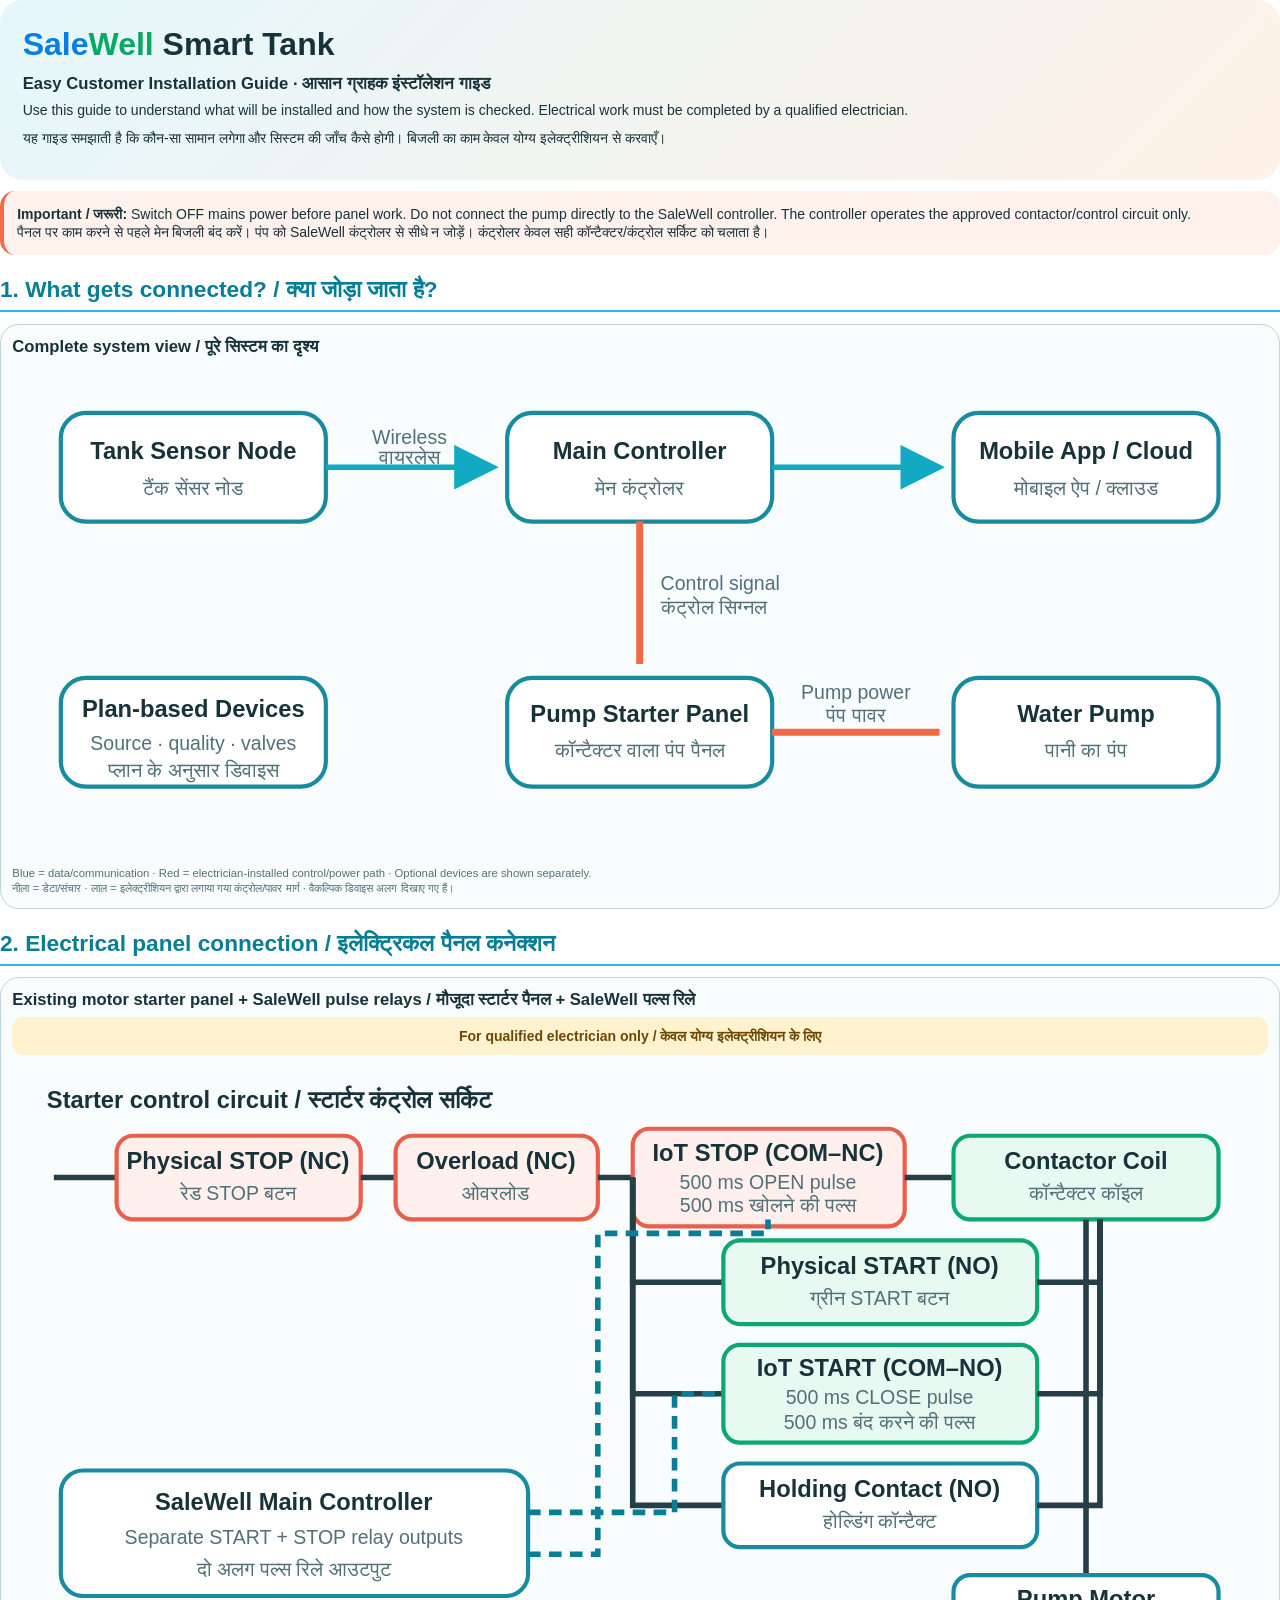
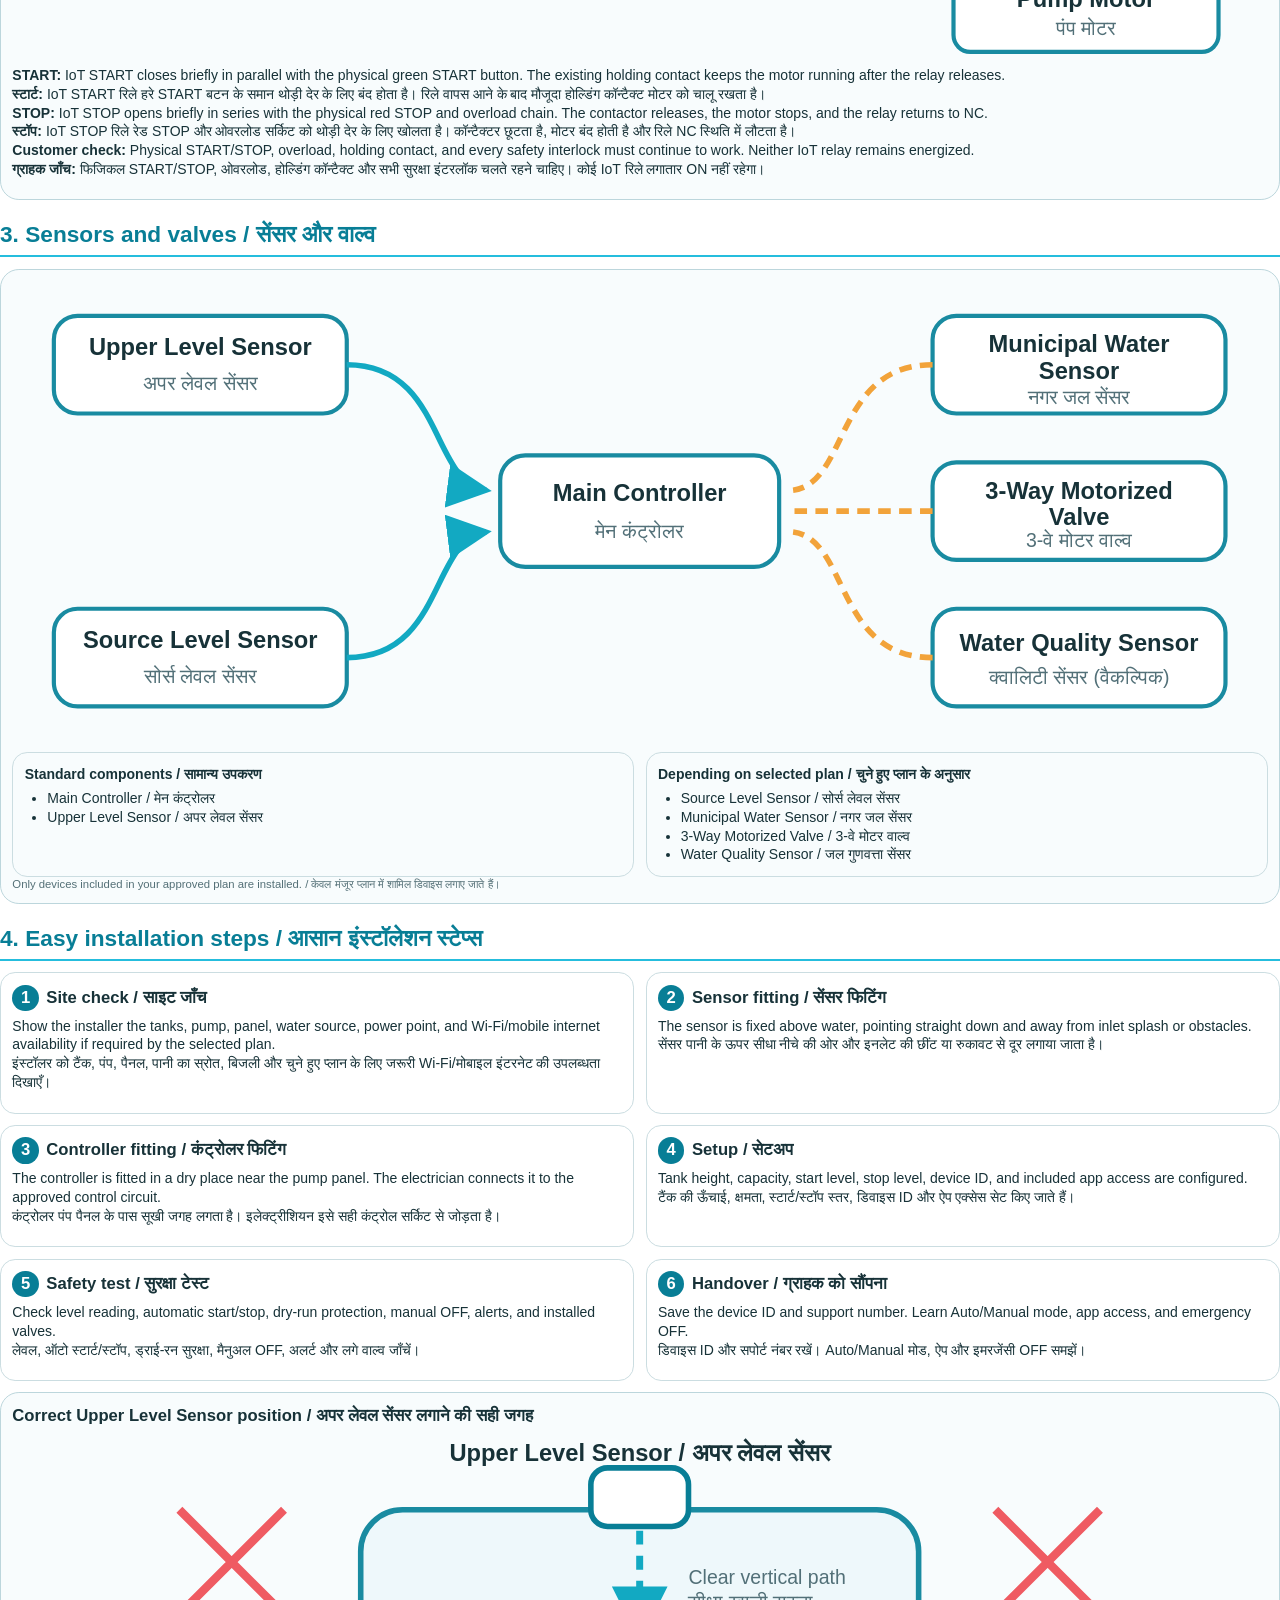
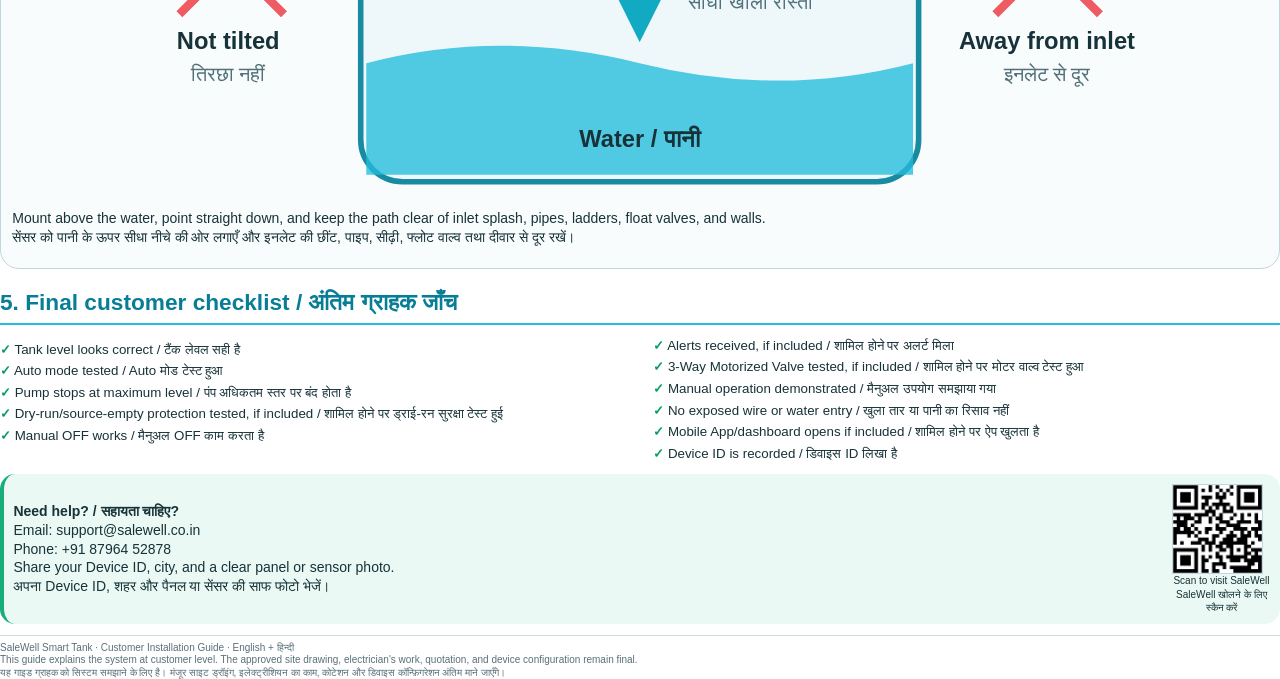
==== docs/CUSTOMER_INSTALLATION_GUIDE_EN_HI.html @ f83bc1f3 "installation guide added" ====
<!doctype html>
<html lang="en"><head><meta charset="utf-8"><title>SaleWell Smart Tank — Customer Installation Guide</title>
<style>
@font-face{font-family:GuideDevanagari;src:url("file:///C:/Windows/Fonts/Nirmala.ttc")}@page{size:A4;margin:11mm}*{box-sizing:border-box}html{-webkit-print-color-adjust:exact;print-color-adjust:exact}body{margin:0;color:#173238;font-family:GuideDevanagari,"Nirmala UI","Mangal",Arial,sans-serif;font-size:10.5pt;line-height:1.34}h1,h2,h3,p{margin-top:0}p{margin-bottom:2.5mm}h1{font-size:24pt;margin-bottom:2mm}h2{font-size:17pt;color:#087e96;border-bottom:2px solid #25bddd;padding-bottom:1.5mm;margin:5mm 0 3mm;break-after:avoid-page}h3{font-size:12.5pt;margin-bottom:1.5mm}.brand{color:#087ee5}.well{color:#08a865}.hero{padding:6mm;border-radius:6mm;background:linear-gradient(135deg,#e5f7fb,#fff2e7)}.note,.danger{padding:3.5mm;border-radius:4mm;margin:3mm 0}.note{background:#eaf9f3;border-left:4px solid #18ad79}.danger{background:#fff1ec;border-left:4px solid #ef6b4a}.electrician-only{display:block;margin:0 0 3mm;padding:2.5mm;border-radius:3mm;background:#fff2cf;color:#6e4700;font-weight:900;text-align:center}.steps{display:grid;grid-template-columns:1fr 1fr;gap:3mm}.card{padding:3mm;border:1px solid #cbdde1;border-radius:4mm;break-inside:avoid}.num{display:inline-grid;place-items:center;width:7mm;height:7mm;margin-right:2mm;border-radius:50%;background:#087e96;color:#fff;font-weight:800}.diagram{margin:3mm 0;padding:3mm;border:1px solid #bcd6dc;border-radius:5mm;background:#f8fcfd;break-inside:avoid}.diagram svg{display:block;width:100%;height:auto}.legend{font-size:8.5pt;color:#547077;margin-bottom:0}.component-groups{display:grid;grid-template-columns:1fr 1fr;gap:3mm;margin-top:3mm}.checklist{columns:2;column-gap:7mm;font-size:10pt}.checklist div{break-inside:avoid;margin:1mm 0}.check{color:#079b68;font-weight:bold}.support-box{display:grid;grid-template-columns:1fr 26mm;align-items:center;gap:3mm;padding:2.5mm}.support-box img{display:block;width:24mm;height:24mm;border:1px solid #bdd9df}.support-box small{display:block;text-align:center;font-size:7.5pt}.page-break{break-before:page}footer{margin-top:2mm;padding-top:1.5mm;border-top:1px solid #ccdfe3;color:#587078;font-size:7.5pt;line-height:1.25;break-inside:avoid}ul{margin:1.5mm 0 0;padding-left:6mm}a{color:#087ee5}
</style></head><body>
<section class="hero"><h1><span class="brand">Sale</span><span class="well">Well</span> Smart Tank</h1><h3>Easy Customer Installation Guide · आसान ग्राहक इंस्टॉलेशन गाइड</h3><p>Use this guide to understand what will be installed and how the system is checked. Electrical work must be completed by a qualified electrician.</p><p>यह गाइड समझाती है कि कौन-सा सामान लगेगा और सिस्टम की जाँच कैसे होगी। बिजली का काम केवल योग्य इलेक्ट्रीशियन से करवाएँ।</p></section>

<div class="danger"><strong>Important / जरूरी:</strong> Switch OFF mains power before panel work. Do not connect the pump directly to the SaleWell controller. The controller operates the approved contactor/control circuit only.<br>पैनल पर काम करने से पहले मेन बिजली बंद करें। पंप को SaleWell कंट्रोलर से सीधे न जोड़ें। कंट्रोलर केवल सही कॉन्टैक्टर/कंट्रोल सर्किट को चलाता है।</div>

<h2>1. What gets connected? / क्या जोड़ा जाता है?</h2>
<div class="diagram"><h3>Complete system view / पूरे सिस्टम का दृश्य</h3>
<svg viewBox="0 0 900 360" role="img" aria-label="SaleWell complete connection diagram">
<defs><marker id="a" markerWidth="8" markerHeight="8" refX="7" refY="4" orient="auto"><path d="M0 0L8 4L0 8Z" fill="#12a9c2"/></marker><style>.b{fill:#fff;stroke:#198ba1;stroke-width:3}.t{font:700 18px Arial;fill:#173238}.s{font:14px Arial;fill:#527078}.w{fill:none;stroke:#12a9c2;stroke-width:5;marker-end:url(#a)}.e{fill:none;stroke:#ef6b4a;stroke-width:5}.o{fill:none;stroke:#f2a33a;stroke-width:4;stroke-dasharray:10 7}</style></defs>
<rect class="b" x="35" y="35" width="190" height="78" rx="18"/><text class="t" x="130" y="68" text-anchor="middle">Tank Sensor Node</text><text class="s" x="130" y="94" text-anchor="middle">टैंक सेंसर नोड</text>
<rect class="b" x="355" y="35" width="190" height="78" rx="18"/><text class="t" x="450" y="68" text-anchor="middle">Main Controller</text><text class="s" x="450" y="94" text-anchor="middle">मेन कंट्रोलर</text>
<rect class="b" x="675" y="35" width="190" height="78" rx="18"/><text class="t" x="770" y="68" text-anchor="middle">Mobile App / Cloud</text><text class="s" x="770" y="94" text-anchor="middle">मोबाइल ऐप / क्लाउड</text>
<path class="w" d="M225 74H345"/><text class="s" x="285" y="57" text-anchor="middle">Wireless</text><text class="s" x="285" y="72" text-anchor="middle">वायरलेस</text><path class="w" d="M545 74H665"/>
<rect class="b" x="355" y="225" width="190" height="78" rx="18"/><text class="t" x="450" y="257" text-anchor="middle">Pump Starter Panel</text><text class="s" x="450" y="282" text-anchor="middle">कॉन्टैक्टर वाला पंप पैनल</text>
<rect class="b" x="675" y="225" width="190" height="78" rx="18"/><text class="t" x="770" y="257" text-anchor="middle">Water Pump</text><text class="s" x="770" y="282" text-anchor="middle">पानी का पंप</text>
<path class="e" d="M450 113V215"/><text class="s" x="465" y="162">Control signal</text><text class="s" x="465" y="179">कंट्रोल सिग्नल</text><path class="e" d="M545 264H665"/><text class="s" x="605" y="240" text-anchor="middle">Pump power</text><text class="s" x="605" y="257" text-anchor="middle">पंप पावर</text>
<rect class="b" x="35" y="225" width="190" height="78" rx="18"/><text class="t" x="130" y="253" text-anchor="middle">Plan-based Devices</text><text class="s" x="130" y="277" text-anchor="middle">Source · quality · valves</text><text class="s" x="130" y="296" text-anchor="middle">प्लान के अनुसार डिवाइस</text>
</svg><p class="legend">Blue = data/communication · Red = electrician-installed control/power path · Optional devices are shown separately.<br>नीला = डेटा/संचार · लाल = इलेक्ट्रीशियन द्वारा लगाया गया कंट्रोल/पावर मार्ग · वैकल्पिक डिवाइस अलग दिखाए गए हैं।</p></div>

<h2>2. Electrical panel connection / इलेक्ट्रिकल पैनल कनेक्शन</h2>
<div class="diagram"><h3>Existing motor starter panel + SaleWell pulse relays / मौजूदा स्टार्टर पैनल + SaleWell पल्स रिले</h3>
<span class="electrician-only">For qualified electrician only / केवल योग्य इलेक्ट्रीशियन के लिए</span>
<svg viewBox="0 0 900 430"><style>.b{fill:#fff;stroke:#198ba1;stroke-width:3}.start{fill:#e8f9f1;stroke:#0ca873;stroke-width:3}.stop{fill:#fff0ed;stroke:#e85f4b;stroke-width:3}.t{font:700 13px Arial;fill:#173238}.s{font:12px Arial;fill:#527078}.wire{fill:none;stroke:#263f46;stroke-width:4}.pulse{fill:none;stroke:#087e96;stroke-width:4;stroke-dasharray:9 6}</style>
<text class="t" x="25" y="30">Starter control circuit / स्टार्टर कंट्रोल सर्किट</text>
<path class="wire" d="M30 80H75"/><rect class="stop" x="75" y="50" width="175" height="60" rx="12"/><text class="t" x="162" y="74" text-anchor="middle">Physical STOP (NC)</text><text class="s" x="162" y="96" text-anchor="middle">रेड STOP बटन</text>
<path class="wire" d="M250 80H275"/><rect class="stop" x="275" y="50" width="145" height="60" rx="12"/><text class="t" x="347" y="74" text-anchor="middle">Overload (NC)</text><text class="s" x="347" y="96" text-anchor="middle">ओवरलोड</text>
<path class="wire" d="M420 80H445"/><rect class="stop" x="445" y="45" width="195" height="70" rx="12"/><text class="t" x="542" y="68" text-anchor="middle">IoT STOP (COM–NC)</text><text class="s" x="542" y="88" text-anchor="middle">500 ms OPEN pulse</text><text class="s" x="542" y="105" text-anchor="middle">500 ms खोलने की पल्स</text>
<path class="wire" d="M640 80H675"/><rect class="start" x="675" y="50" width="190" height="60" rx="12"/><text class="t" x="770" y="74" text-anchor="middle">Contactor Coil</text><text class="s" x="770" y="96" text-anchor="middle">कॉन्टैक्टर कॉइल</text>

<path class="wire" d="M445 80V155H510"/><rect class="start" x="510" y="125" width="225" height="60" rx="12"/><text class="t" x="622" y="149" text-anchor="middle">Physical START (NO)</text><text class="s" x="622" y="171" text-anchor="middle">ग्रीन START बटन</text><path class="wire" d="M735 155H780V110"/>
<path class="wire" d="M445 80V235H510"/><rect class="start" x="510" y="200" width="225" height="70" rx="12"/><text class="t" x="622" y="222" text-anchor="middle">IoT START (COM–NO)</text><text class="s" x="622" y="242" text-anchor="middle">500 ms CLOSE pulse</text><text class="s" x="622" y="260" text-anchor="middle">500 ms बंद करने की पल्स</text><path class="wire" d="M735 235H780V110"/>
<path class="wire" d="M445 80V315H510"/><rect class="b" x="510" y="285" width="225" height="60" rx="12"/><text class="t" x="622" y="309" text-anchor="middle">Holding Contact (NO)</text><text class="s" x="622" y="331" text-anchor="middle">होल्डिंग कॉन्टैक्ट</text><path class="wire" d="M735 315H780V110"/>

<rect class="b" x="35" y="290" width="335" height="90" rx="16"/><text class="t" x="202" y="318" text-anchor="middle">SaleWell Main Controller</text><text class="s" x="202" y="343" text-anchor="middle">Separate START + STOP relay outputs</text><text class="s" x="202" y="366" text-anchor="middle">दो अलग पल्स रिले आउटपुट</text>
<path class="pulse" d="M370 320H475V235H510"/><path class="pulse" d="M370 350H420V120H542V110"/>
<path class="wire" d="M770 110V365"/><rect class="b" x="675" y="365" width="190" height="55" rx="12"/><text class="t" x="770" y="388" text-anchor="middle">Pump Motor</text><text class="s" x="770" y="408" text-anchor="middle">पंप मोटर</text>
</svg><p><strong>START:</strong> IoT START closes briefly in parallel with the physical green START button. The existing holding contact keeps the motor running after the relay releases.<br><strong>स्टार्ट:</strong> IoT START रिले हरे START बटन के समान थोड़ी देर के लिए बंद होता है। रिले वापस आने के बाद मौजूदा होल्डिंग कॉन्टैक्ट मोटर को चालू रखता है।<br><strong>STOP:</strong> IoT STOP opens briefly in series with the physical red STOP and overload chain. The contactor releases, the motor stops, and the relay returns to NC.<br><strong>स्टॉप:</strong> IoT STOP रिले रेड STOP और ओवरलोड सर्किट को थोड़ी देर के लिए खोलता है। कॉन्टैक्टर छूटता है, मोटर बंद होती है और रिले NC स्थिति में लौटता है।<br><strong>Customer check:</strong> Physical START/STOP, overload, holding contact, and every safety interlock must continue to work. Neither IoT relay remains energized.<br><strong>ग्राहक जाँच:</strong> फिजिकल START/STOP, ओवरलोड, होल्डिंग कॉन्टैक्ट और सभी सुरक्षा इंटरलॉक चलते रहने चाहिए। कोई IoT रिले लगातार ON नहीं रहेगा।</p></div>

<h2>3. Sensors and valves / सेंसर और वाल्व</h2>
<div class="diagram"><svg viewBox="0 0 900 330"><defs><marker id="c" markerWidth="8" markerHeight="8" refX="7" refY="4" orient="auto"><path d="M0 0L8 4L0 8Z" fill="#12a9c2"/></marker><style>.b{fill:#fff;stroke:#198ba1;stroke-width:3}.t{font:700 16px Arial;fill:#173238}.s{font:13px Arial;fill:#527078}.w{fill:none;stroke:#12a9c2;stroke-width:4;marker-end:url(#c)}.o{fill:none;stroke:#f2a33a;stroke-width:4;stroke-dasharray:9 6}</style></defs>
<rect class="b" x="350" y="125" width="200" height="80" rx="18"/><text class="t" x="450" y="158" text-anchor="middle">Main Controller</text><text class="s" x="450" y="184" text-anchor="middle">मेन कंट्रोलर</text>
<rect class="b" x="30" y="25" width="210" height="70" rx="17"/><text class="t" x="135" y="53" text-anchor="middle">Upper Level Sensor</text><text class="s" x="135" y="78" text-anchor="middle">अपर लेवल सेंसर</text><path class="w" d="M240 60C310 60 300 145 340 150"/>
<rect class="b" x="30" y="235" width="210" height="70" rx="17"/><text class="t" x="135" y="263" text-anchor="middle">Source Level Sensor</text><text class="s" x="135" y="288" text-anchor="middle">सोर्स लेवल सेंसर</text><path class="w" d="M240 270C310 270 300 185 340 180"/>
<rect class="b" x="660" y="25" width="210" height="70" rx="17"/><text class="t" x="765" y="51" text-anchor="middle"><tspan x="765">Municipal Water</tspan><tspan x="765" dy="19">Sensor</tspan></text><text class="s" x="765" y="88" text-anchor="middle">नगर जल सेंसर</text><path class="o" d="M660 60C590 60 600 145 560 150"/>
<rect class="b" x="660" y="130" width="210" height="70" rx="17"/><text class="t" x="765" y="156" text-anchor="middle"><tspan x="765">3-Way Motorized</tspan><tspan x="765" dy="19">Valve</tspan></text><text class="s" x="765" y="191" text-anchor="middle">3-वे मोटर वाल्व</text><path class="o" d="M660 165H560"/>
<rect class="b" x="660" y="235" width="210" height="70" rx="17"/><text class="t" x="765" y="265" text-anchor="middle">Water Quality Sensor</text><text class="s" x="765" y="289" text-anchor="middle">क्वालिटी सेंसर (वैकल्पिक)</text><path class="o" d="M660 270C590 270 600 185 560 180"/>
</svg><div class="component-groups"><div class="card"><strong>Standard components / सामान्य उपकरण</strong><ul><li>Main Controller / मेन कंट्रोलर</li><li>Upper Level Sensor / अपर लेवल सेंसर</li></ul></div><div class="card"><strong>Depending on selected plan / चुने हुए प्लान के अनुसार</strong><ul><li>Source Level Sensor / सोर्स लेवल सेंसर</li><li>Municipal Water Sensor / नगर जल सेंसर</li><li>3-Way Motorized Valve / 3-वे मोटर वाल्व</li><li>Water Quality Sensor / जल गुणवत्ता सेंसर</li></ul></div></div><p class="legend">Only devices included in your approved plan are installed. / केवल मंजूर प्लान में शामिल डिवाइस लगाए जाते हैं।</p></div>

<h2>4. Easy installation steps / आसान इंस्टॉलेशन स्टेप्स</h2>
<div class="steps">
<div class="card"><h3><span class="num">1</span>Site check / साइट जाँच</h3><p>Show the installer the tanks, pump, panel, water source, power point, and Wi-Fi/mobile internet availability if required by the selected plan.<br>इंस्टॉलर को टैंक, पंप, पैनल, पानी का स्रोत, बिजली और चुने हुए प्लान के लिए जरूरी Wi-Fi/मोबाइल इंटरनेट की उपलब्धता दिखाएँ।</p></div>
<div class="card"><h3><span class="num">2</span>Sensor fitting / सेंसर फिटिंग</h3><p>The sensor is fixed above water, pointing straight down and away from inlet splash or obstacles.<br>सेंसर पानी के ऊपर सीधा नीचे की ओर और इनलेट की छींट या रुकावट से दूर लगाया जाता है।</p></div>
<div class="card"><h3><span class="num">3</span>Controller fitting / कंट्रोलर फिटिंग</h3><p>The controller is fitted in a dry place near the pump panel. The electrician connects it to the approved control circuit.<br>कंट्रोलर पंप पैनल के पास सूखी जगह लगता है। इलेक्ट्रीशियन इसे सही कंट्रोल सर्किट से जोड़ता है।</p></div>
<div class="card"><h3><span class="num">4</span>Setup / सेटअप</h3><p>Tank height, capacity, start level, stop level, device ID, and included app access are configured.<br>टैंक की ऊँचाई, क्षमता, स्टार्ट/स्टॉप स्तर, डिवाइस ID और ऐप एक्सेस सेट किए जाते हैं।</p></div>
<div class="card"><h3><span class="num">5</span>Safety test / सुरक्षा टेस्ट</h3><p>Check level reading, automatic start/stop, dry-run protection, manual OFF, alerts, and installed valves.<br>लेवल, ऑटो स्टार्ट/स्टॉप, ड्राई-रन सुरक्षा, मैनुअल OFF, अलर्ट और लगे वाल्व जाँचें।</p></div>
<div class="card"><h3><span class="num">6</span>Handover / ग्राहक को सौंपना</h3><p>Save the device ID and support number. Learn Auto/Manual mode, app access, and emergency OFF.<br>डिवाइस ID और सपोर्ट नंबर रखें। Auto/Manual मोड, ऐप और इमरजेंसी OFF समझें।</p></div>
</div>

<div class="diagram"><h3>Correct Upper Level Sensor position / अपर लेवल सेंसर लगाने की सही जगह</h3><svg viewBox="0 0 900 270"><defs><marker id="d" markerWidth="8" markerHeight="8" refX="7" refY="4" orient="auto"><path d="M0 0L8 4L0 8Z" fill="#12a9c2"/></marker><style>.tank{fill:#eef8fb;stroke:#198ba1;stroke-width:4}.water{fill:#25bddb;opacity:.78}.sensor{fill:#fff;stroke:#087e96;stroke-width:4}.ray{stroke:#12a9c2;stroke-width:5;stroke-dasharray:10 8;marker-end:url(#d)}.bad{stroke:#ef5b62;stroke-width:6}.t{font:700 17px Arial;fill:#173238}.s{font:14px Arial;fill:#527078}</style></defs><rect class="tank" x="250" y="55" width="400" height="195" rx="30"/><path class="water" d="M254 165Q350 140 450 165T646 165V245H254Z"/><rect class="sensor" x="415" y="25" width="70" height="42" rx="12"/><text class="t" x="450" y="20" text-anchor="middle">Upper Level Sensor / अपर लेवल सेंसर</text><path class="ray" d="M450 70V145"/><text class="s" x="485" y="108">Clear vertical path</text><text class="s" x="485" y="126">सीधा खाली रास्ता</text><path class="bad" d="M120 55L195 130M195 55L120 130"/><text class="t" x="155" y="155" text-anchor="middle">Not tilted</text><text class="s" x="155" y="178" text-anchor="middle">तिरछा नहीं</text><path class="bad" d="M705 55L780 130M780 55L705 130"/><text class="t" x="742" y="155" text-anchor="middle">Away from inlet</text><text class="s" x="742" y="178" text-anchor="middle">इनलेट से दूर</text><text class="t" x="450" y="225" text-anchor="middle" fill="#fff">Water / पानी</text></svg><p>Mount above the water, point straight down, and keep the path clear of inlet splash, pipes, ladders, float valves, and walls.<br>सेंसर को पानी के ऊपर सीधा नीचे की ओर लगाएँ और इनलेट की छींट, पाइप, सीढ़ी, फ्लोट वाल्व तथा दीवार से दूर रखें।</p></div>

<h2>5. Final customer checklist / अंतिम ग्राहक जाँच</h2><div class="checklist">
<div><span class="check">✓</span> Tank level looks correct / टैंक लेवल सही है</div><div><span class="check">✓</span> Auto mode tested / Auto मोड टेस्ट हुआ</div><div><span class="check">✓</span> Pump stops at maximum level / पंप अधिकतम स्तर पर बंद होता है</div><div><span class="check">✓</span> Dry-run/source-empty protection tested, if included / शामिल होने पर ड्राई-रन सुरक्षा टेस्ट हुई</div><div><span class="check">✓</span> Manual OFF works / मैनुअल OFF काम करता है</div><div><span class="check">✓</span> Alerts received, if included / शामिल होने पर अलर्ट मिला</div><div><span class="check">✓</span> 3-Way Motorized Valve tested, if included / शामिल होने पर मोटर वाल्व टेस्ट हुआ</div><div><span class="check">✓</span> Manual operation demonstrated / मैनुअल उपयोग समझाया गया</div><div><span class="check">✓</span> No exposed wire or water entry / खुला तार या पानी का रिसाव नहीं</div><div><span class="check">✓</span> Mobile App/dashboard opens if included / शामिल होने पर ऐप खुलता है</div><div><span class="check">✓</span> Device ID is recorded / डिवाइस ID लिखा है</div>
</div>
<div class="note support-box"><div><strong>Need help? / सहायता चाहिए?</strong><br>Email: support@salewell.co.in<br>Phone: +91 87964 52878<br>Share your Device ID, city, and a clear panel or sensor photo.<br>अपना Device ID, शहर और पैनल या सेंसर की साफ फोटो भेजें।</div><div><img src="salewell-website-qr.png" alt="QR code for salewell.co.in"><small>Scan to visit SaleWell<br>SaleWell खोलने के लिए स्कैन करें</small></div></div>
<footer>SaleWell Smart Tank · Customer Installation Guide · English + हिन्दी<br>This guide explains the system at customer level. The approved site drawing, electrician's work, quotation, and device configuration remain final.<br>यह गाइड ग्राहक को सिस्टम समझाने के लिए है। मंजूर साइट ड्रॉइंग, इलेक्ट्रीशियन का काम, कोटेशन और डिवाइस कॉन्फ़िगरेशन अंतिम माने जाएँगे।</footer>
</body></html>
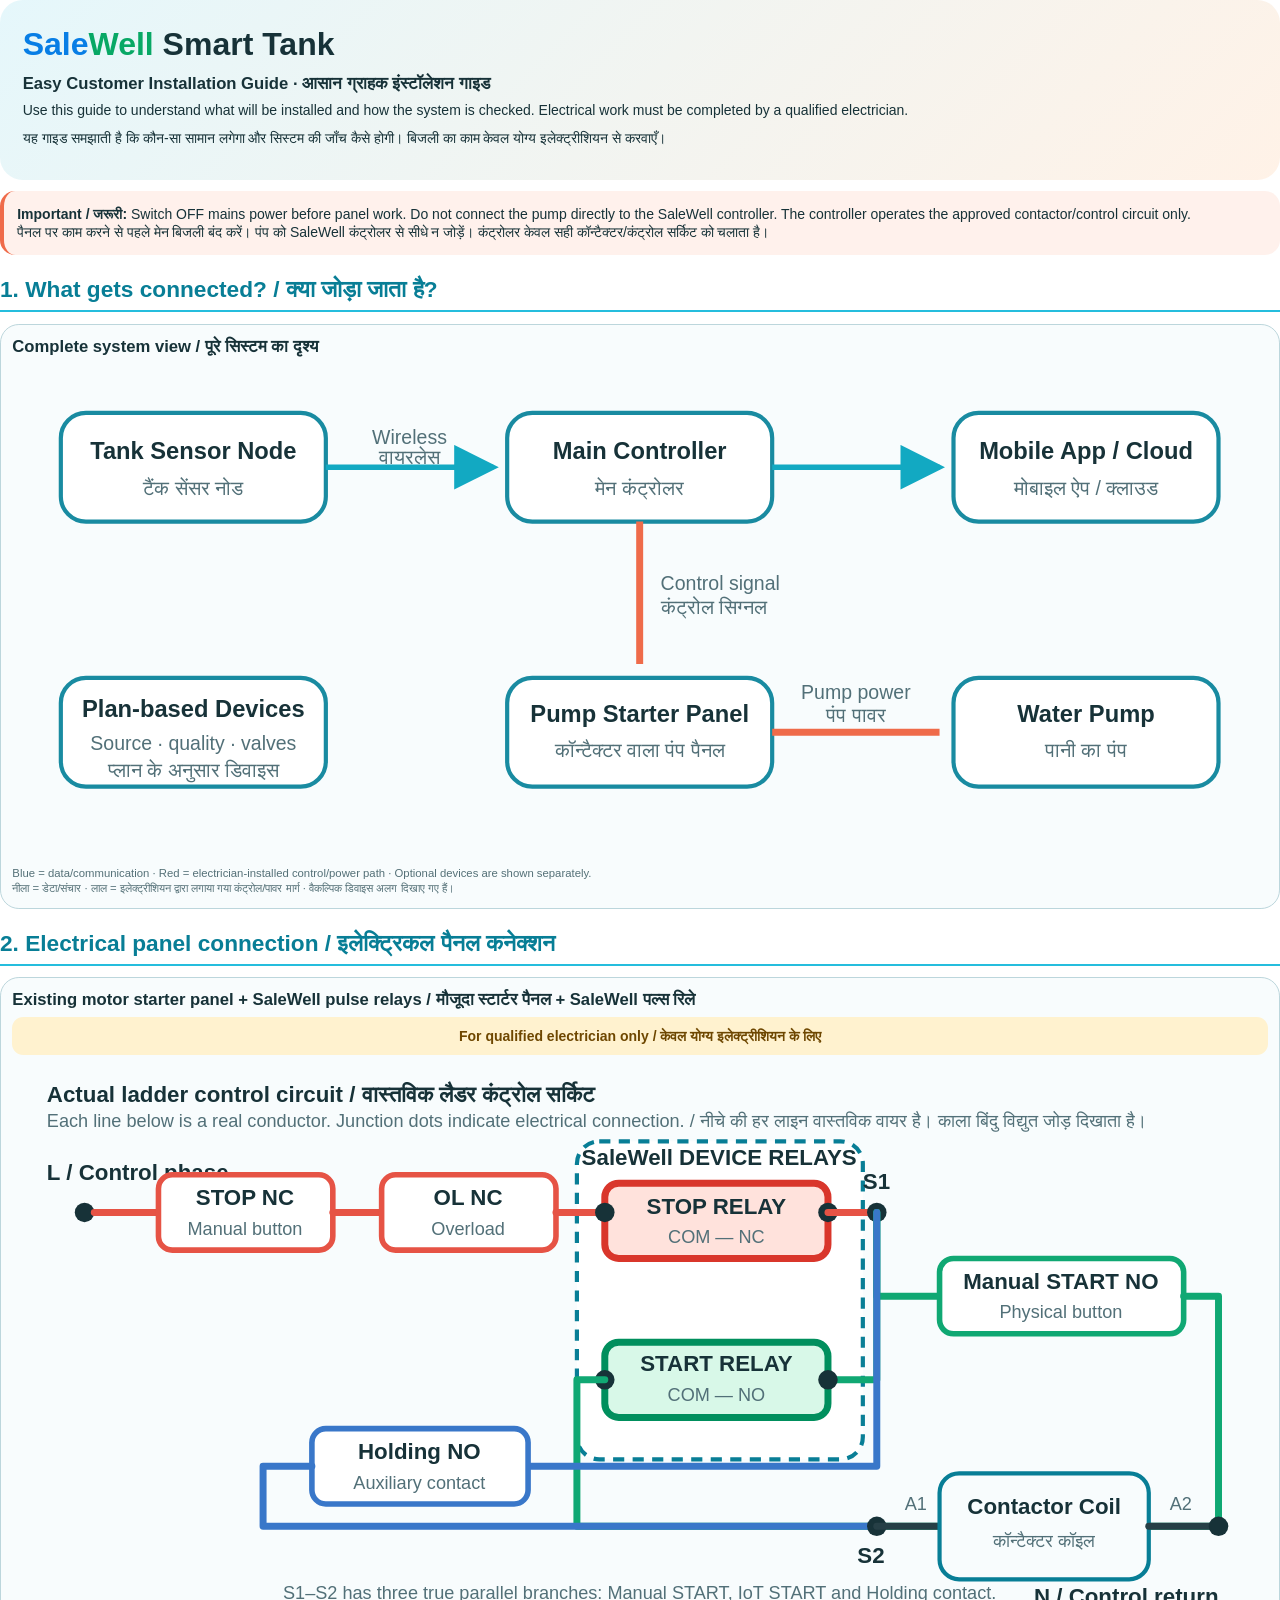
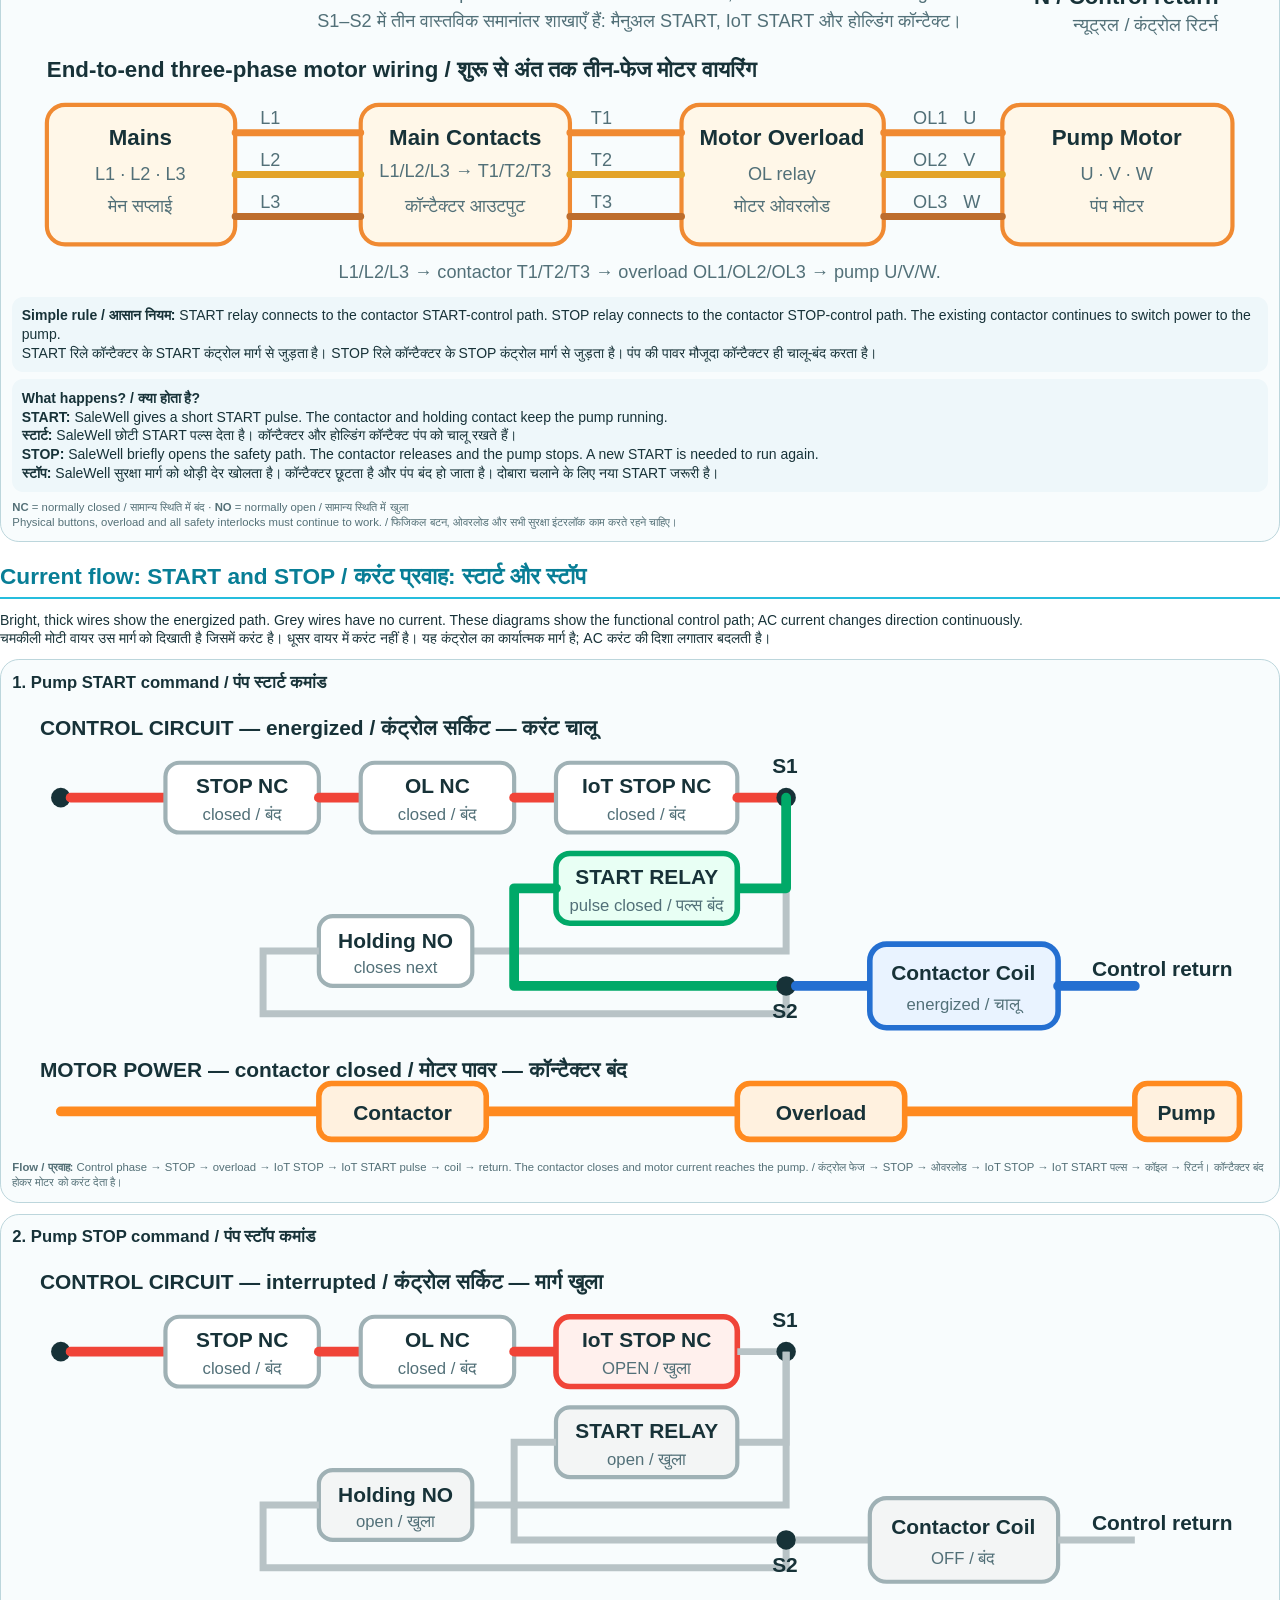
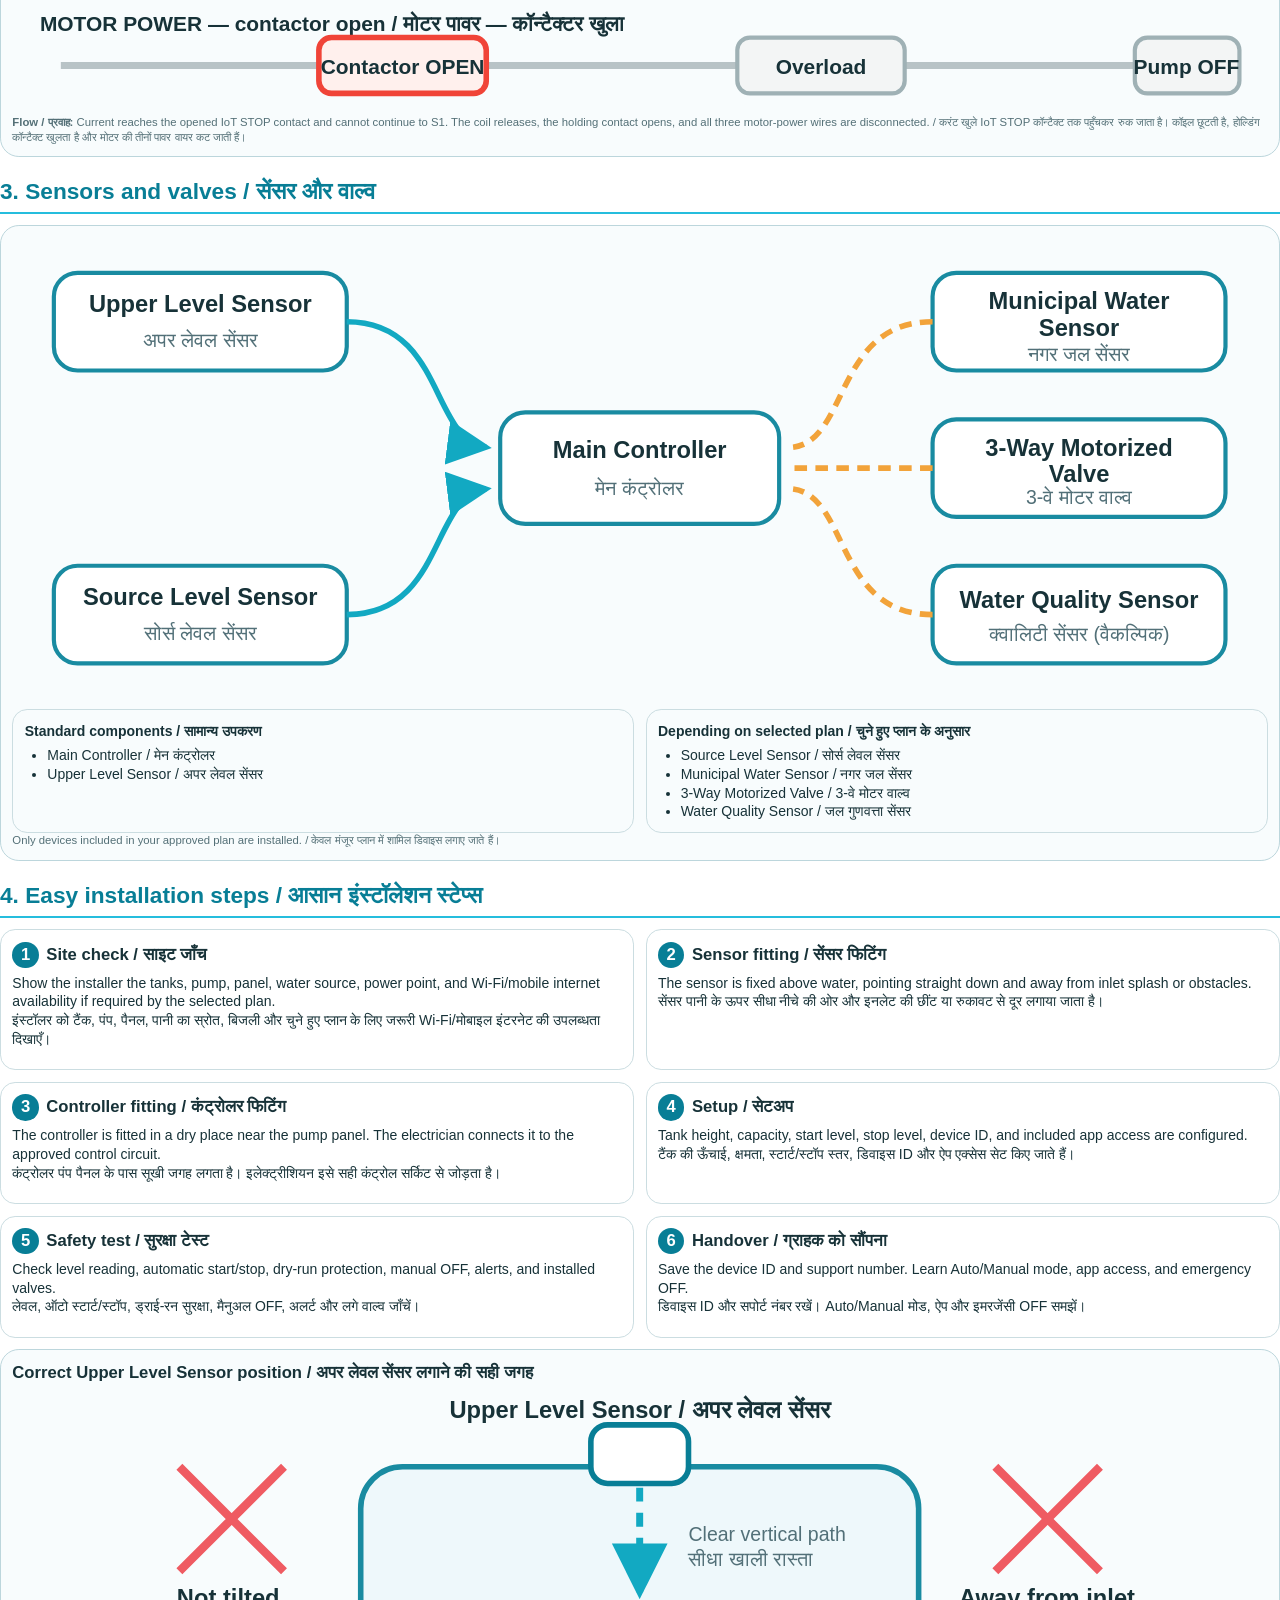
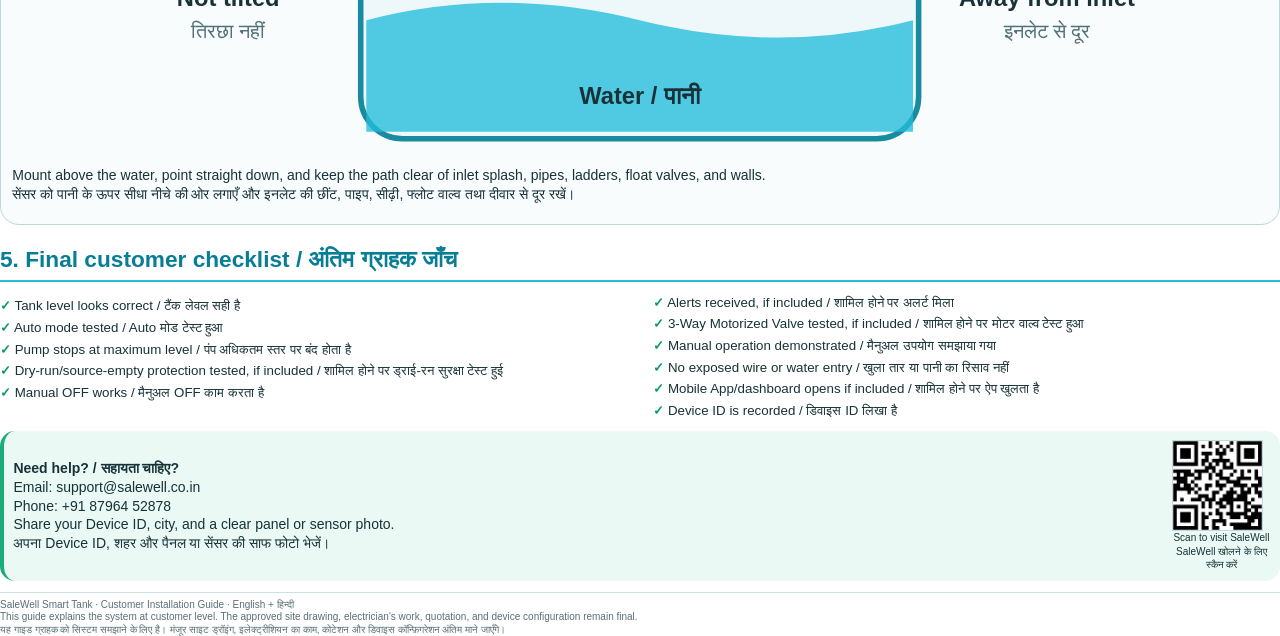
==== commit 5078fdeb: "installation guide added 2" ====
--- a/docs/CUSTOMER_INSTALLATION_GUIDE_EN_HI.html
+++ b/docs/CUSTOMER_INSTALLATION_GUIDE_EN_HI.html
@@ -1,7 +1,8 @@
 <!doctype html>
 <html lang="en"><head><meta charset="utf-8"><title>SaleWell Smart Tank — Customer Installation Guide</title>
 <style>
-@font-face{font-family:GuideDevanagari;src:url("file:///C:/Windows/Fonts/Nirmala.ttc")}@page{size:A4;margin:11mm}*{box-sizing:border-box}html{-webkit-print-color-adjust:exact;print-color-adjust:exact}body{margin:0;color:#173238;font-family:GuideDevanagari,"Nirmala UI","Mangal",Arial,sans-serif;font-size:10.5pt;line-height:1.34}h1,h2,h3,p{margin-top:0}p{margin-bottom:2.5mm}h1{font-size:24pt;margin-bottom:2mm}h2{font-size:17pt;color:#087e96;border-bottom:2px solid #25bddd;padding-bottom:1.5mm;margin:5mm 0 3mm;break-after:avoid-page}h3{font-size:12.5pt;margin-bottom:1.5mm}.brand{color:#087ee5}.well{color:#08a865}.hero{padding:6mm;border-radius:6mm;background:linear-gradient(135deg,#e5f7fb,#fff2e7)}.note,.danger{padding:3.5mm;border-radius:4mm;margin:3mm 0}.note{background:#eaf9f3;border-left:4px solid #18ad79}.danger{background:#fff1ec;border-left:4px solid #ef6b4a}.electrician-only{display:block;margin:0 0 3mm;padding:2.5mm;border-radius:3mm;background:#fff2cf;color:#6e4700;font-weight:900;text-align:center}.steps{display:grid;grid-template-columns:1fr 1fr;gap:3mm}.card{padding:3mm;border:1px solid #cbdde1;border-radius:4mm;break-inside:avoid}.num{display:inline-grid;place-items:center;width:7mm;height:7mm;margin-right:2mm;border-radius:50%;background:#087e96;color:#fff;font-weight:800}.diagram{margin:3mm 0;padding:3mm;border:1px solid #bcd6dc;border-radius:5mm;background:#f8fcfd;break-inside:avoid}.diagram svg{display:block;width:100%;height:auto}.legend{font-size:8.5pt;color:#547077;margin-bottom:0}.component-groups{display:grid;grid-template-columns:1fr 1fr;gap:3mm;margin-top:3mm}.checklist{columns:2;column-gap:7mm;font-size:10pt}.checklist div{break-inside:avoid;margin:1mm 0}.check{color:#079b68;font-weight:bold}.support-box{display:grid;grid-template-columns:1fr 26mm;align-items:center;gap:3mm;padding:2.5mm}.support-box img{display:block;width:24mm;height:24mm;border:1px solid #bdd9df}.support-box small{display:block;text-align:center;font-size:7.5pt}.page-break{break-before:page}footer{margin-top:2mm;padding-top:1.5mm;border-top:1px solid #ccdfe3;color:#587078;font-size:7.5pt;line-height:1.25;break-inside:avoid}ul{margin:1.5mm 0 0;padding-left:6mm}a{color:#087ee5}
+@font-face{font-family:GuideDevanagari;src:url("file:///C:/Windows/Fonts/Nirmala.ttc")}@page{size:A4;margin:11mm}*{box-sizing:border-box}html{-webkit-print-color-adjust:exact;print-color-adjust:exact}body{margin:0;color:#173238;font-family:GuideDevanagari,"Nirmala UI","Mangal",Arial,sans-serif;font-size:10.5pt;line-height:1.34}h1,h2,h3,p{margin-top:0}p{margin-bottom:2.5mm}h1{font-size:24pt;margin-bottom:2mm}h2{font-size:17pt;color:#087e96;border-bottom:2px solid #25bddd;padding-bottom:1.5mm;margin:5mm 0 3mm;break-after:avoid-page}h3{font-size:12.5pt;margin-bottom:1.5mm}.brand{color:#087ee5}.well{color:#08a865}.hero{padding:6mm;border-radius:6mm;background:linear-gradient(135deg,#e5f7fb,#fff2e7)}.note,.danger{padding:3.5mm;border-radius:4mm;margin:3mm 0}.note{background:#eaf9f3;border-left:4px solid #18ad79}.danger{background:#fff1ec;border-left:4px solid #ef6b4a}.electrician-only{display:block;margin:0 0 3mm;padding:2.5mm;border-radius:3mm;background:#fff2cf;color:#6e4700;font-weight:900;text-align:center}.steps{display:grid;grid-template-columns:1fr 1fr;gap:3mm}.card{padding:3mm;border:1px solid #cbdde1;border-radius:4mm;break-inside:avoid}.num{display:inline-grid;place-items:center;width:7mm;height:7mm;margin-right:2mm;border-radius:50%;background:#087e96;color:#fff;font-weight:800}.diagram{margin:3mm 0;padding:3mm;border:1px solid #bcd6dc;border-radius:5mm;background:#f8fcfd;break-inside:avoid}.diagram svg{display:block;width:100%;height:auto}.simple-circuit{margin:3mm 0}.flow-title{font-weight:900;margin:2mm 0}.flow-row{display:flex;align-items:stretch;gap:1.5mm}.flow-box{flex:1;display:grid;place-content:center;min-height:16mm;padding:2mm;border:2px solid;border-radius:3mm;text-align:center;font-weight:800;line-height:1.2}.flow-box small{display:block;margin-top:1mm;color:#527078;font-weight:500}.flow-arrow{display:grid;place-items:center;color:#56737a;font-size:17pt;font-weight:900}.stop-box{border-color:#e65345;background:#fff0ed}.start-box{border-color:#10a873;background:#e8f9f1}.power-box{border-color:#f08a32;background:#fff7e8}.controller-box{border-color:#087e96;background:#eef9fb}.plain-note{margin:2mm 0;padding:2.5mm;border-radius:3mm;background:#eef7fa}.legend{font-size:8.5pt;color:#547077;margin-bottom:0}.component-groups{display:grid;grid-template-columns:1fr 1fr;gap:3mm;margin-top:3mm}.checklist{columns:2;column-gap:7mm;font-size:10pt}.checklist div{break-inside:avoid;margin:1mm 0}.check{color:#079b68;font-weight:bold}.support-box{display:grid;grid-template-columns:1fr 26mm;align-items:center;gap:3mm;padding:2.5mm}.support-box img{display:block;width:24mm;height:24mm;border:1px solid #bdd9df}.support-box small{display:block;text-align:center;font-size:7.5pt}.page-break{break-before:page}footer{margin-top:2mm;padding-top:1.5mm;border-top:1px solid #ccdfe3;color:#587078;font-size:7.5pt;line-height:1.25;break-inside:avoid}ul{margin:1.5mm 0 0;padding-left:6mm}a{color:#087ee5}
+svg[aria-label="Simple SaleWell relay and existing pump contactor connection"],svg[aria-label="Actual START STOP and pump wires"],svg[aria-label="Manual and IoT START STOP wiring that preserves both controls"]{display:none}
 </style></head><body>
 <section class="hero"><h1><span class="brand">Sale</span><span class="well">Well</span> Smart Tank</h1><h3>Easy Customer Installation Guide · आसान ग्राहक इंस्टॉलेशन गाइड</h3><p>Use this guide to understand what will be installed and how the system is checked. Electrical work must be completed by a qualified electrician.</p><p>यह गाइड समझाती है कि कौन-सा सामान लगेगा और सिस्टम की जाँच कैसे होगी। बिजली का काम केवल योग्य इलेक्ट्रीशियन से करवाएँ।</p></section>
 
@@ -24,21 +25,119 @@
 <h2>2. Electrical panel connection / इलेक्ट्रिकल पैनल कनेक्शन</h2>
 <div class="diagram"><h3>Existing motor starter panel + SaleWell pulse relays / मौजूदा स्टार्टर पैनल + SaleWell पल्स रिले</h3>
 <span class="electrician-only">For qualified electrician only / केवल योग्य इलेक्ट्रीशियन के लिए</span>
-<svg viewBox="0 0 900 430"><style>.b{fill:#fff;stroke:#198ba1;stroke-width:3}.start{fill:#e8f9f1;stroke:#0ca873;stroke-width:3}.stop{fill:#fff0ed;stroke:#e85f4b;stroke-width:3}.t{font:700 13px Arial;fill:#173238}.s{font:12px Arial;fill:#527078}.wire{fill:none;stroke:#263f46;stroke-width:4}.pulse{fill:none;stroke:#087e96;stroke-width:4;stroke-dasharray:9 6}</style>
+<svg viewBox="0 0 900 590" role="img" aria-label="Actual ladder wiring with manual and IoT contacts"><style>.lt{font:700 16px Arial;fill:#173238}.ls{font:13px Arial;fill:#527078}.lw{fill:none;stroke-width:5;stroke-linecap:round;stroke-linejoin:round}.ladder-red{stroke:#e65345}.ladder-green{stroke:#10a873}.ladder-blue{stroke:#3977c9}.lo1{stroke:#f08a32}.lo2{stroke:#e3a329}.lo3{stroke:#bd6d2d}.rail{stroke:#263f46}.contact{fill:#fff;stroke-width:4}.iot-stop{fill:#ffe2dc;stroke:#d9362b;stroke-width:5}.iot-start{fill:#d8f8e8;stroke:#008f5d;stroke-width:5}.relay-group{fill:#fff;stroke:#087e96;stroke-width:3;stroke-dasharray:8 6}.node{fill:#173238}.box{fill:#f8fcfd;stroke:#087e96;stroke-width:3}.power{fill:#fff7e8;stroke:#f08a32;stroke-width:3}</style>
+<text class="lt" x="25" y="26">Actual ladder control circuit / वास्तविक लैडर कंट्रोल सर्किट</text>
+<text class="ls" x="25" y="44">Each line below is a real conductor. Junction dots indicate electrical connection. / नीचे की हर लाइन वास्तविक वायर है। काला बिंदु विद्युत जोड़ दिखाता है।</text>
+<text class="lt" x="25" y="82">L / Control phase</text><circle class="node" cx="52" cy="105" r="7"/>
+<path class="lw ladder-red" d="M59 105H105"/><rect class="contact" stroke="#e65345" x="105" y="78" width="125" height="54" rx="10"/><text class="lt" x="167" y="100" text-anchor="middle">STOP NC</text><text class="ls" x="167" y="121" text-anchor="middle">Manual button</text>
+<path class="lw ladder-red" d="M230 105H265"/><rect class="contact" stroke="#e65345" x="265" y="78" width="125" height="54" rx="10"/><text class="lt" x="327" y="100" text-anchor="middle">OL NC</text><text class="ls" x="327" y="121" text-anchor="middle">Overload</text>
+<rect class="relay-group" x="405" y="54" width="205" height="228" rx="16"/><text class="lt" x="507" y="71" text-anchor="middle" fill="#087e96">SaleWell DEVICE RELAYS</text>
+<path class="lw ladder-red" d="M390 105H425"/><rect class="iot-stop" x="425" y="84" width="160" height="54" rx="10"/><text class="lt" x="505" y="106" text-anchor="middle">STOP RELAY</text><text class="ls" x="505" y="127" text-anchor="middle">COM — NC</text><circle class="node" cx="425" cy="105" r="7"/><circle class="node" cx="585" cy="105" r="7"/><path class="lw ladder-red" d="M585 105H620"/><circle class="node" cx="620" cy="105" r="7"/><text class="lt" x="610" y="88">S1</text>
+
+<path class="lw ladder-green" d="M620 105V165H665"/><rect class="contact" stroke="#10a873" x="665" y="138" width="175" height="54" rx="10"/><text class="lt" x="752" y="160" text-anchor="middle">Manual START NO</text><text class="ls" x="752" y="181" text-anchor="middle">Physical button</text><path class="lw ladder-green" d="M840 165H865V330H620"/>
+<path class="lw ladder-green" d="M620 105V225H585"/><rect class="iot-start" x="425" y="198" width="160" height="54" rx="10"/><text class="lt" x="505" y="219" text-anchor="middle">START RELAY</text><text class="ls" x="505" y="240" text-anchor="middle">COM — NO</text><circle class="node" cx="585" cy="225" r="7"/><circle class="node" cx="425" cy="225" r="7"/><path class="lw ladder-green" d="M425 225H405V330H620"/>
+<path class="lw ladder-blue" d="M620 105V287H370"/><rect class="contact" stroke="#3977c9" x="215" y="260" width="155" height="54" rx="10"/><text class="lt" x="292" y="282" text-anchor="middle">Holding NO</text><text class="ls" x="292" y="303" text-anchor="middle">Auxiliary contact</text><path class="lw ladder-blue" d="M215 287H180V330H620"/>
+<circle class="node" cx="620" cy="330" r="7"/><text class="lt" x="606" y="356">S2</text><path class="lw rail" d="M620 330H665"/><text class="ls" x="640" y="318">A1</text><rect class="box" x="665" y="292" width="150" height="76" rx="14"/><text class="lt" x="740" y="321" text-anchor="middle">Contactor Coil</text><text class="ls" x="740" y="345" text-anchor="middle">कॉन्टैक्टर कॉइल</text><path class="lw rail" d="M815 330H865"/><text class="ls" x="830" y="318">A2</text><circle class="node" cx="865" cy="330" r="7"/><text class="lt" x="865" y="386" text-anchor="end">N / Control return</text><text class="ls" x="865" y="405" text-anchor="end">न्यूट्रल / कंट्रोल रिटर्न</text>
+<text class="ls" x="450" y="382" text-anchor="middle">S1–S2 has three true parallel branches: Manual START, IoT START and Holding contact.</text><text class="ls" x="450" y="402" text-anchor="middle">S1–S2 में तीन वास्तविक समानांतर शाखाएँ हैं: मैनुअल START, IoT START और होल्डिंग कॉन्टैक्ट।</text>
+
+<text class="lt" x="25" y="438">End-to-end three-phase motor wiring / शुरू से अंत तक तीन-फेज मोटर वायरिंग</text>
+<rect class="power" x="25" y="458" width="135" height="100" rx="13"/><text class="lt" x="92" y="487" text-anchor="middle">Mains</text><text class="ls" x="92" y="512" text-anchor="middle">L1 · L2 · L3</text><text class="ls" x="92" y="535" text-anchor="middle">मेन सप्लाई</text>
+<rect class="power" x="250" y="458" width="150" height="100" rx="13"/><text class="lt" x="325" y="487" text-anchor="middle">Main Contacts</text><text class="ls" x="325" y="510" text-anchor="middle">L1/L2/L3 → T1/T2/T3</text><text class="ls" x="325" y="535" text-anchor="middle">कॉन्टैक्टर आउटपुट</text>
+<rect class="power" x="480" y="458" width="145" height="100" rx="13"/><text class="lt" x="552" y="487" text-anchor="middle">Motor Overload</text><text class="ls" x="552" y="512" text-anchor="middle">OL relay</text><text class="ls" x="552" y="535" text-anchor="middle">मोटर ओवरलोड</text>
+<rect class="power" x="710" y="458" width="165" height="100" rx="13"/><text class="lt" x="792" y="487" text-anchor="middle">Pump Motor</text><text class="ls" x="792" y="512" text-anchor="middle">U · V · W</text><text class="ls" x="792" y="535" text-anchor="middle">पंप मोटर</text>
+<path class="lw lo1" d="M160 478H250M400 478H480M625 478H710"/><path class="lw lo2" d="M160 508H250M400 508H480M625 508H710"/><path class="lw lo3" d="M160 538H250M400 538H480M625 538H710"/><text class="ls" x="178" y="472">L1</text><text class="ls" x="178" y="502">L2</text><text class="ls" x="178" y="532">L3</text><text class="ls" x="415" y="472">T1</text><text class="ls" x="415" y="502">T2</text><text class="ls" x="415" y="532">T3</text><text class="ls" x="646" y="472">OL1</text><text class="ls" x="646" y="502">OL2</text><text class="ls" x="646" y="532">OL3</text><text class="ls" x="682" y="472">U</text><text class="ls" x="682" y="502">V</text><text class="ls" x="682" y="532">W</text><text class="ls" x="450" y="582" text-anchor="middle">L1/L2/L3 → contactor T1/T2/T3 → overload OL1/OL2/OL3 → pump U/V/W.</text></svg>
+<svg viewBox="0 0 900 535" role="img" aria-label="Manual and IoT START STOP wiring that preserves both controls"><style>.mb{stroke-width:4}.mt{font:700 17px Arial;fill:#173238}.ms{font:14px Arial;fill:#527078}.mw{fill:none;stroke-width:6}.mg{stroke:#10a873}.mr{stroke:#e65345}.mo1{stroke:#f08a32}.mo2{stroke:#e3a329}.mo3{stroke:#bd6d2d}.mc{fill:#eef9fb;stroke:#087e96}.mgb{fill:#e8f9f1;stroke:#10a873}.mrb{fill:#fff0ed;stroke:#e65345}.mpb{fill:#fff7e8;stroke:#f08a32}.mn{fill:#fff;stroke:#3977c9}.md{fill:#173238}</style>
+<text class="mt" x="25" y="28">Manual buttons + SaleWell control / मैनुअल बटन + SaleWell कंट्रोल</text>
+<text class="ms" x="25" y="52">Both methods work independently; no safety contact is bypassed. / दोनों तरीके अलग-अलग काम करते हैं; कोई सुरक्षा कॉन्टैक्ट बायपास नहीं होता।</text>
+<circle class="md" cx="50" cy="105" r="7"/><text class="ms" x="28" y="88">Control supply</text><path class="mw mr" d="M57 105H105"/>
+<rect class="mb mrb" x="105" y="75" width="145" height="60" rx="12"/><text class="mt" x="177" y="99" text-anchor="middle">Manual STOP</text><text class="ms" x="177" y="121" text-anchor="middle">Physical NC</text><path class="mw mr" d="M250 105H285"/>
+<rect class="mb mrb" x="285" y="75" width="130" height="60" rx="12"/><text class="mt" x="350" y="99" text-anchor="middle">Overload</text><text class="ms" x="350" y="121" text-anchor="middle">NC safety</text><path class="mw mr" d="M415 105H450"/>
+<rect class="mb mrb" x="450" y="75" width="155" height="60" rx="12"/><text class="mt" x="527" y="99" text-anchor="middle">IoT STOP</text><text class="ms" x="527" y="121" text-anchor="middle">COM–NC</text><path class="mw mr" d="M605 105H650"/><text class="ms" x="335" y="158" text-anchor="middle">Series safety chain / सीरीज सुरक्षा श्रृंखला</text>
+
+<circle class="mn" cx="650" cy="105" r="8"/><text class="mt" x="640" y="88">S1</text><circle class="mn" cx="650" cy="250" r="8"/><text class="mt" x="640" y="276">S2</text>
+<path class="mw mg" d="M650 105V178H690"/><rect class="mb mgb" x="690" y="148" width="165" height="60" rx="12"/><text class="mt" x="772" y="172" text-anchor="middle">Manual START</text><text class="ms" x="772" y="194" text-anchor="middle">Physical NO</text><path class="mw mg" d="M855 178H875V250H650"/>
+<path class="mw mg" d="M650 105V238H450"/><rect class="mb mgb" x="285" y="208" width="165" height="60" rx="12"/><text class="mt" x="367" y="232" text-anchor="middle">IoT START</text><text class="ms" x="367" y="254" text-anchor="middle">COM–NO</text><path class="mw mg" d="M285 238H250V250H650"/>
+<text class="ms" x="555" y="292" text-anchor="middle">Parallel START branches / समानांतर START शाखाएँ</text>
+<path class="mw" stroke="#3977c9" d="M650 250V325H725"/><rect class="mb mc" x="725" y="295" width="150" height="60" rx="12"/><text class="mt" x="800" y="319" text-anchor="middle">Contactor Coil</text><text class="ms" x="800" y="341" text-anchor="middle">A1 · A2</text><path class="mw" stroke="#3977c9" d="M875 325H890"/>
+<rect class="mb mc" x="25" y="205" width="200" height="90" rx="15"/><text class="mt" x="125" y="234" text-anchor="middle">SaleWell Controller</text><text class="ms" x="125" y="257" text-anchor="middle">500 ms START/STOP pulses</text><text class="ms" x="125" y="279" text-anchor="middle">मैनुअल बटन चालू रहते हैं</text><path class="mw mg" d="M225 228H285"/><path class="mw mr" d="M225 272H265V130H527"/>
+
+<text class="mt" x="25" y="385">Existing pump power / मौजूदा पंप पावर</text><rect class="mb mpb" x="25" y="405" width="170" height="90" rx="14"/><text class="mt" x="110" y="438" text-anchor="middle">Mains L1·L2·L3</text><text class="ms" x="110" y="466" text-anchor="middle">मेन सप्लाई</text><rect class="mb mpb" x="365" y="405" width="180" height="90" rx="14"/><text class="mt" x="455" y="438" text-anchor="middle">Main Contacts</text><text class="ms" x="455" y="466" text-anchor="middle">कॉन्टैक्टर</text><rect class="mb mpb" x="705" y="405" width="170" height="90" rx="14"/><text class="mt" x="790" y="438" text-anchor="middle">Motor U·V·W</text><text class="ms" x="790" y="466" text-anchor="middle">पंप मोटर</text><path class="mw mo1" d="M195 430H365M545 430H705"/><path class="mw mo2" d="M195 452H365M545 452H705"/><path class="mw mo3" d="M195 474H365M545 474H705"/><text class="ms" x="450" y="525" text-anchor="middle">Manual START/STOP remains available even when SaleWell is connected. / SaleWell जुड़ने पर भी मैनुअल START/STOP उपलब्ध रहता है।</text></svg>
+<svg viewBox="0 0 900 500" role="img" aria-label="Actual START STOP and pump wires"><style>.xbox{stroke-width:4}.xt{font:700 17px Arial;fill:#173238}.xs{font:14px Arial;fill:#527078}.xwire{fill:none;stroke-width:6}.xg{stroke:#10a873}.xr{stroke:#e65345}.xo1{stroke:#f08a32}.xo2{stroke:#e3a329}.xo3{stroke:#bd6d2d}.xc{fill:#eef9fb;stroke:#087e96}.xgb{fill:#e8f9f1;stroke:#10a873}.xrb{fill:#fff0ed;stroke:#e65345}.xpb{fill:#fff7e8;stroke:#f08a32}.xdot{fill:#fff;stroke-width:4}.xk{font:700 12px Arial;fill:#173238}</style>
+<text class="xt" x="25" y="28">Actual control wires / वास्तविक कंट्रोल वायर</text>
+<rect class="xbox xc" x="25" y="50" width="205" height="170" rx="18"/><text class="xt" x="127" y="78" text-anchor="middle">SaleWell Controller</text><rect class="xbox xgb" x="48" y="92" width="160" height="50" rx="12"/><text class="xt" x="128" y="114" text-anchor="middle">START Relay</text><text class="xs" x="128" y="134" text-anchor="middle">COM · NO</text><rect class="xbox xrb" x="48" y="154" width="160" height="50" rx="12"/><text class="xt" x="128" y="176" text-anchor="middle">STOP Relay</text><text class="xs" x="128" y="196" text-anchor="middle">COM · NC</text>
+<rect class="xbox xc" x="630" y="42" width="245" height="190" rx="18"/><text class="xt" x="752" y="72" text-anchor="middle">Existing Starter Panel</text><text class="xs" x="752" y="93" text-anchor="middle">मौजूदा स्टार्टर पैनल</text><rect class="xbox xgb" x="660" y="108" width="185" height="48" rx="11"/><text class="xt" x="752" y="130" text-anchor="middle">START terminals</text><text class="xs" x="752" y="149" text-anchor="middle">S1 · S2</text><rect class="xbox xrb" x="660" y="169" width="185" height="45" rx="11"/><text class="xt" x="752" y="196" text-anchor="middle">STOP safety path</text>
+<circle class="xdot xg" cx="230" cy="108" r="8"/><text class="xk" x="240" y="104">NO</text><circle class="xdot xg" cx="230" cy="132" r="8"/><text class="xk" x="240" y="145">COM</text><circle class="xdot xr" cx="230" cy="170" r="8"/><text class="xk" x="240" y="166">NC</text><circle class="xdot xr" cx="230" cy="194" r="8"/><text class="xk" x="240" y="207">COM</text>
+<path class="xwire xg" d="M238 108H470V122H660"/><path class="xwire xg" d="M238 132H450V145H660"/><text class="xs" x="430" y="85" text-anchor="middle">2 wires parallel to START button</text><text class="xs" x="430" y="102" text-anchor="middle">START बटन के समानांतर 2 वायर</text><path class="xwire xr" d="M238 170H500V180H660"/><path class="xwire xr" d="M238 194H500V205H660"/><text class="xs" x="430" y="235" text-anchor="middle">2 wires in STOP safety path / STOP सुरक्षा मार्ग में 2 वायर</text>
+<text class="xt" x="25" y="275">Existing three-phase pump wires / मौजूदा तीन-फेज पंप वायर</text><rect class="xbox xpb" x="25" y="300" width="170" height="125" rx="16"/><text class="xt" x="110" y="330" text-anchor="middle">Mains Supply</text><text class="xs" x="110" y="355" text-anchor="middle">L1 · L2 · L3</text><rect class="xbox xpb" x="365" y="300" width="180" height="125" rx="16"/><text class="xt" x="455" y="330" text-anchor="middle">Contactor</text><text class="xs" x="455" y="355" text-anchor="middle">Main contacts</text><rect class="xbox xpb" x="705" y="300" width="170" height="125" rx="16"/><text class="xt" x="790" y="330" text-anchor="middle">Pump Motor</text><text class="xs" x="790" y="355" text-anchor="middle">U · V · W</text>
+<path class="xwire xo1" d="M195 340H365M545 340H705"/><path class="xwire xo2" d="M195 372H365M545 372H705"/><path class="xwire xo3" d="M195 404H365M545 404H705"/><text class="xk" x="210" y="333">L1</text><text class="xk" x="210" y="365">L2</text><text class="xk" x="210" y="397">L3</text><text class="xk" x="680" y="333">U</text><text class="xk" x="680" y="365">V</text><text class="xk" x="680" y="397">W</text><text class="xs" x="450" y="465" text-anchor="middle">Green: two START wires · Red: two STOP wires · Orange: three separate motor wires</text><text class="xs" x="450" y="487" text-anchor="middle">हरा: दो START वायर · लाल: दो STOP वायर · नारंगी: मोटर की तीन अलग वायर</text></svg>
+<svg viewBox="0 0 900 410" role="img" aria-label="Simple SaleWell relay and existing pump contactor connection"><defs><marker id="simpleArrow" markerWidth="8" markerHeight="8" refX="7" refY="4" orient="auto"><path d="M0 0L8 4L0 8Z" fill="#527078"/></marker></defs><style>.sb{stroke-width:4}.st{font:700 18px Arial;fill:#173238}.ss{font:14px Arial;fill:#527078}.sw{fill:none;stroke-width:7;marker-end:url(#simpleArrow)}.green{stroke:#10a873}.red{stroke:#e65345}.orange{stroke:#f08a32}.greenbox{stroke:#10a873;fill:#e8f9f1}.redbox{stroke:#e65345;fill:#fff0ed}.orangebox{stroke:#f08a32;fill:#fff7e8}.tealbox{stroke:#087e96;fill:#eef9fb}</style>
+<text class="st" x="35" y="35">Simple connection view / आसान कनेक्शन दृश्य</text>
+<rect class="sb tealbox" x="35" y="65" width="225" height="105" rx="18"/><text class="st" x="147" y="100" text-anchor="middle">SaleWell Controller</text><text class="ss" x="147" y="126" text-anchor="middle">START + STOP relays</text><text class="ss" x="147" y="150" text-anchor="middle">स्टार्ट + स्टॉप रिले</text>
+<rect class="sb greenbox" x="350" y="55" width="205" height="70" rx="16"/><text class="st" x="452" y="84" text-anchor="middle">START Relay (NO)</text><text class="ss" x="452" y="108" text-anchor="middle">500 ms CLOSE pulse</text>
+<rect class="sb redbox" x="350" y="140" width="205" height="70" rx="16"/><text class="st" x="452" y="169" text-anchor="middle">STOP Relay (NC)</text><text class="ss" x="452" y="193" text-anchor="middle">500 ms OPEN pulse</text>
+<rect class="sb tealbox" x="665" y="95" width="200" height="90" rx="18"/><text class="st" x="765" y="129" text-anchor="middle">Existing Contactor</text><text class="ss" x="765" y="155" text-anchor="middle">मौजूदा कॉन्टैक्टर</text>
+<path class="sw green" d="M260 95H340"/><path class="sw green" d="M555 90H655V120"/><path class="sw red" d="M260 145H340"/><path class="sw red" d="M555 175H655V160"/><text class="ss" x="605" y="70" text-anchor="middle">START control / स्टार्ट</text><text class="ss" x="605" y="218" text-anchor="middle">STOP control / स्टॉप</text>
+<text class="st" x="35" y="270">Existing motor power connection / मौजूदा मोटर पावर कनेक्शन</text>
+<rect class="sb orangebox" x="35" y="295" width="180" height="75" rx="16"/><text class="st" x="125" y="326" text-anchor="middle">Mains Supply</text><text class="ss" x="125" y="351" text-anchor="middle">मेन सप्लाई</text>
+<rect class="sb orangebox" x="350" y="295" width="205" height="75" rx="16"/><text class="st" x="452" y="326" text-anchor="middle">Contactor</text><text class="ss" x="452" y="351" text-anchor="middle">मौजूदा कॉन्टैक्टर</text>
+<rect class="sb orangebox" x="685" y="295" width="180" height="75" rx="16"/><text class="st" x="775" y="326" text-anchor="middle">Pump Motor</text><text class="ss" x="775" y="351" text-anchor="middle">पंप मोटर</text>
+<path class="sw orange" d="M215 332H340"/><path class="sw orange" d="M555 332H675"/><text class="ss" x="450" y="398" text-anchor="middle">Green = START · Red = STOP · Orange = existing pump power / हरा = स्टार्ट · लाल = स्टॉप · नारंगी = मौजूदा पंप पावर</text>
+</svg><div class="plain-note"><strong>Simple rule / आसान नियम:</strong> START relay connects to the contactor START-control path. STOP relay connects to the contactor STOP-control path. The existing contactor continues to switch power to the pump.<br>START रिले कॉन्टैक्टर के START कंट्रोल मार्ग से जुड़ता है। STOP रिले कॉन्टैक्टर के STOP कंट्रोल मार्ग से जुड़ता है। पंप की पावर मौजूदा कॉन्टैक्टर ही चालू-बंद करता है।</div>
+<div class="simple-circuit" style="display:none">
+<div class="flow-title">1. Safety path / सुरक्षा मार्ग</div><div class="flow-row"><div class="flow-box stop-box">STOP button<small>STOP बटन · NC</small></div><div class="flow-arrow">→</div><div class="flow-box stop-box">Overload<small>ओवरलोड · NC</small></div><div class="flow-arrow">→</div><div class="flow-box stop-box">SaleWell STOP<small>500 ms open pulse</small></div><div class="flow-arrow">→</div><div class="flow-box controller-box">Contactor coil<small>कॉन्टैक्टर कॉइल</small></div></div>
+<div class="flow-title">2. Start and hold / स्टार्ट और होल्ड</div><div class="flow-row"><div class="flow-box controller-box">SaleWell Controller<small>मेन कंट्रोलर</small></div><div class="flow-arrow">→</div><div class="flow-box start-box">START pulse<small>500 ms · हरे START जैसा</small></div><div class="flow-arrow">→</div><div class="flow-box start-box">Contactor ON<small>कॉन्टैक्टर चालू</small></div><div class="flow-arrow">→</div><div class="flow-box start-box">Holding contact<small>मोटर चालू रखता है</small></div></div>
+<div class="flow-title">3. Motor power path / मोटर पावर मार्ग</div><div class="flow-row"><div class="flow-box power-box">Mains protection<small>मेन सुरक्षा</small></div><div class="flow-arrow">→</div><div class="flow-box power-box">Main contacts<small>मेन कॉन्टैक्ट</small></div><div class="flow-arrow">→</div><div class="flow-box power-box">Motor overload<small>मोटर ओवरलोड</small></div><div class="flow-arrow">→</div><div class="flow-box power-box">Pump motor<small>पंप मोटर</small></div></div>
+<div class="plain-note"><strong>Simple rule / आसान नियम:</strong> SaleWell only presses START or STOP electronically for about 500 ms. It does not carry motor power.<br>SaleWell केवल लगभग 500 ms के लिए इलेक्ट्रॉनिक START या STOP करता है। मोटर की पावर SaleWell से होकर नहीं जाती।</div>
+</div>
+<svg aria-hidden="true" style="display:none" viewBox="0 0 900 535"><style>.b{fill:#fff;stroke:#198ba1;stroke-width:3}.start{fill:#e8f9f1;stroke:#0ca873;stroke-width:3}.stop{fill:#fff0ed;stroke:#e85f4b;stroke-width:3}.power{fill:#fff7e8;stroke:#f08a32;stroke-width:3}.t{font:700 13px Arial;fill:#173238}.s{font:12px Arial;fill:#527078}.stop-wire,.start-wire,.hold-wire,.motor-wire,.pulse,.mechanical{fill:none;stroke-width:5}.stop-wire{stroke:#e65345}.start-wire{stroke:#10a873}.hold-wire{stroke:#3977c9}.motor-wire{stroke:#f08a32}.pulse{stroke:#087e96;stroke-width:4;stroke-dasharray:9 6}.mechanical{stroke:#69777b;stroke-width:3;stroke-dasharray:6 6}.lg{font:12px Arial;fill:#29474e}</style>
 <text class="t" x="25" y="30">Starter control circuit / स्टार्टर कंट्रोल सर्किट</text>
-<path class="wire" d="M30 80H75"/><rect class="stop" x="75" y="50" width="175" height="60" rx="12"/><text class="t" x="162" y="74" text-anchor="middle">Physical STOP (NC)</text><text class="s" x="162" y="96" text-anchor="middle">रेड STOP बटन</text>
-<path class="wire" d="M250 80H275"/><rect class="stop" x="275" y="50" width="145" height="60" rx="12"/><text class="t" x="347" y="74" text-anchor="middle">Overload (NC)</text><text class="s" x="347" y="96" text-anchor="middle">ओवरलोड</text>
-<path class="wire" d="M420 80H445"/><rect class="stop" x="445" y="45" width="195" height="70" rx="12"/><text class="t" x="542" y="68" text-anchor="middle">IoT STOP (COM–NC)</text><text class="s" x="542" y="88" text-anchor="middle">500 ms OPEN pulse</text><text class="s" x="542" y="105" text-anchor="middle">500 ms खोलने की पल्स</text>
-<path class="wire" d="M640 80H675"/><rect class="start" x="675" y="50" width="190" height="60" rx="12"/><text class="t" x="770" y="74" text-anchor="middle">Contactor Coil</text><text class="s" x="770" y="96" text-anchor="middle">कॉन्टैक्टर कॉइल</text>
+<path class="stop-wire" d="M30 80H75"/><rect class="stop" x="75" y="50" width="175" height="60" rx="12"/><text class="t" x="162" y="74" text-anchor="middle">Physical STOP (NC)</text><text class="s" x="162" y="96" text-anchor="middle">रेड STOP बटन</text>
+<path class="stop-wire" d="M250 80H275"/><rect class="stop" x="275" y="50" width="145" height="60" rx="12"/><text class="t" x="347" y="74" text-anchor="middle">Overload (NC)</text><text class="s" x="347" y="96" text-anchor="middle">ओवरलोड</text>
+<path class="stop-wire" d="M420 80H445"/><rect class="stop" x="445" y="45" width="195" height="70" rx="12"/><text class="t" x="542" y="68" text-anchor="middle">IoT STOP (COM–NC)</text><text class="s" x="542" y="88" text-anchor="middle">500 ms OPEN pulse</text><text class="s" x="542" y="105" text-anchor="middle">500 ms खोलने की पल्स</text>
+<path class="stop-wire" d="M640 80H675"/><rect class="start" x="675" y="50" width="190" height="60" rx="12"/><text class="t" x="770" y="74" text-anchor="middle">Contactor Coil</text><text class="s" x="770" y="96" text-anchor="middle">कॉन्टैक्टर कॉइल</text>
 
-<path class="wire" d="M445 80V155H510"/><rect class="start" x="510" y="125" width="225" height="60" rx="12"/><text class="t" x="622" y="149" text-anchor="middle">Physical START (NO)</text><text class="s" x="622" y="171" text-anchor="middle">ग्रीन START बटन</text><path class="wire" d="M735 155H780V110"/>
-<path class="wire" d="M445 80V235H510"/><rect class="start" x="510" y="200" width="225" height="70" rx="12"/><text class="t" x="622" y="222" text-anchor="middle">IoT START (COM–NO)</text><text class="s" x="622" y="242" text-anchor="middle">500 ms CLOSE pulse</text><text class="s" x="622" y="260" text-anchor="middle">500 ms बंद करने की पल्स</text><path class="wire" d="M735 235H780V110"/>
-<path class="wire" d="M445 80V315H510"/><rect class="b" x="510" y="285" width="225" height="60" rx="12"/><text class="t" x="622" y="309" text-anchor="middle">Holding Contact (NO)</text><text class="s" x="622" y="331" text-anchor="middle">होल्डिंग कॉन्टैक्ट</text><path class="wire" d="M735 315H780V110"/>
+<path class="start-wire" d="M445 80V155H510"/><rect class="start" x="510" y="125" width="225" height="60" rx="12"/><text class="t" x="622" y="149" text-anchor="middle">Physical START (NO)</text><text class="s" x="622" y="171" text-anchor="middle">ग्रीन START बटन</text><path class="start-wire" d="M735 155H780V110"/>
+<path class="start-wire" d="M445 80V235H510"/><rect class="start" x="510" y="200" width="225" height="70" rx="12"/><text class="t" x="622" y="222" text-anchor="middle">IoT START (COM–NO)</text><text class="s" x="622" y="242" text-anchor="middle">500 ms CLOSE pulse</text><text class="s" x="622" y="260" text-anchor="middle">500 ms बंद करने की पल्स</text><path class="start-wire" d="M735 235H780V110"/>
+<path class="hold-wire" d="M445 80V315H510"/><rect class="b" x="510" y="285" width="225" height="60" rx="12"/><text class="t" x="622" y="309" text-anchor="middle">Holding Contact (NO)</text><text class="s" x="622" y="331" text-anchor="middle">होल्डिंग कॉन्टैक्ट</text><path class="hold-wire" d="M735 315H780V110"/>
 
 <rect class="b" x="35" y="290" width="335" height="90" rx="16"/><text class="t" x="202" y="318" text-anchor="middle">SaleWell Main Controller</text><text class="s" x="202" y="343" text-anchor="middle">Separate START + STOP relay outputs</text><text class="s" x="202" y="366" text-anchor="middle">दो अलग पल्स रिले आउटपुट</text>
 <path class="pulse" d="M370 320H475V235H510"/><path class="pulse" d="M370 350H420V120H542V110"/>
-<path class="wire" d="M770 110V365"/><rect class="b" x="675" y="365" width="190" height="55" rx="12"/><text class="t" x="770" y="388" text-anchor="middle">Pump Motor</text><text class="s" x="770" y="408" text-anchor="middle">पंप मोटर</text>
-</svg><p><strong>START:</strong> IoT START closes briefly in parallel with the physical green START button. The existing holding contact keeps the motor running after the relay releases.<br><strong>स्टार्ट:</strong> IoT START रिले हरे START बटन के समान थोड़ी देर के लिए बंद होता है। रिले वापस आने के बाद मौजूदा होल्डिंग कॉन्टैक्ट मोटर को चालू रखता है।<br><strong>STOP:</strong> IoT STOP opens briefly in series with the physical red STOP and overload chain. The contactor releases, the motor stops, and the relay returns to NC.<br><strong>स्टॉप:</strong> IoT STOP रिले रेड STOP और ओवरलोड सर्किट को थोड़ी देर के लिए खोलता है। कॉन्टैक्टर छूटता है, मोटर बंद होती है और रिले NC स्थिति में लौटता है।<br><strong>Customer check:</strong> Physical START/STOP, overload, holding contact, and every safety interlock must continue to work. Neither IoT relay remains energized.<br><strong>ग्राहक जाँच:</strong> फिजिकल START/STOP, ओवरलोड, होल्डिंग कॉन्टैक्ट और सभी सुरक्षा इंटरलॉक चलते रहने चाहिए। कोई IoT रिले लगातार ON नहीं रहेगा।</p></div>
+<path class="mechanical" d="M770 110V365"/><text class="s" x="782" y="250">Mechanical action</text><text class="s" x="782" y="268">यांत्रिक क्रिया</text>
+<text class="t" x="500" y="382" text-anchor="middle">Motor power circuit / मोटर पावर सर्किट</text>
+<path class="motor-wire" d="M35 420H95"/><rect class="power" x="95" y="390" width="155" height="60" rx="12"/><text class="t" x="172" y="414" text-anchor="middle">Mains Protection</text><text class="s" x="172" y="436" text-anchor="middle">मेन सुरक्षा</text>
+<path class="motor-wire" d="M250 420H280"/><rect class="power" x="280" y="390" width="190" height="60" rx="12"/><text class="t" x="375" y="414" text-anchor="middle">Contactor Main Contacts</text><text class="s" x="375" y="436" text-anchor="middle">कॉन्टैक्टर मेन कॉन्टैक्ट</text>
+<path class="motor-wire" d="M470 420H500"/><rect class="power" x="500" y="390" width="145" height="60" rx="12"/><text class="t" x="572" y="414" text-anchor="middle">Motor Overload</text><text class="s" x="572" y="436" text-anchor="middle">मोटर ओवरलोड</text>
+<path class="motor-wire" d="M645 420H675"/><rect class="power" x="675" y="390" width="190" height="60" rx="12"/><text class="t" x="770" y="414" text-anchor="middle">Pump Motor</text><text class="s" x="770" y="436" text-anchor="middle">पंप मोटर</text>
+<line class="mechanical" x1="770" y1="365" x2="375" y2="365"/><line class="mechanical" x1="375" y1="365" x2="375" y2="390"/>
+<line class="stop-wire" x1="45" y1="480" x2="85" y2="480"/><text class="lg" x="92" y="484">STOP/overload · स्टॉप/ओवरलोड</text>
+<line class="start-wire" x1="270" y1="480" x2="310" y2="480"/><text class="lg" x="317" y="484">START · स्टार्ट</text>
+<line class="hold-wire" x1="445" y1="480" x2="485" y2="480"/><text class="lg" x="492" y="484">Holding · होल्डिंग</text>
+<line class="motor-wire" x1="620" y1="480" x2="660" y2="480"/><text class="lg" x="667" y="484">Motor power · मोटर पावर</text>
+<line class="pulse" x1="45" y1="515" x2="85" y2="515"/><text class="lg" x="92" y="519">SaleWell relay command · SaleWell रिले कमांड</text>
+<line class="mechanical" x1="445" y1="515" x2="485" y2="515"/><text class="lg" x="492" y="519">Coil to main contacts · कॉइल से मेन कॉन्टैक्ट</text>
+</svg><div class="plain-note"><strong>What happens? / क्या होता है?</strong><br><strong>START:</strong> SaleWell gives a short START pulse. The contactor and holding contact keep the pump running.<br><strong>स्टार्ट:</strong> SaleWell छोटी START पल्स देता है। कॉन्टैक्टर और होल्डिंग कॉन्टैक्ट पंप को चालू रखते हैं।<br><strong>STOP:</strong> SaleWell briefly opens the safety path. The contactor releases and the pump stops. A new START is needed to run again.<br><strong>स्टॉप:</strong> SaleWell सुरक्षा मार्ग को थोड़ी देर खोलता है। कॉन्टैक्टर छूटता है और पंप बंद हो जाता है। दोबारा चलाने के लिए नया START जरूरी है।</div><p class="legend"><strong>NC</strong> = normally closed / सामान्य स्थिति में बंद · <strong>NO</strong> = normally open / सामान्य स्थिति में खुला<br>Physical buttons, overload and all safety interlocks must continue to work. / फिजिकल बटन, ओवरलोड और सभी सुरक्षा इंटरलॉक काम करते रहने चाहिए।</p></div>
+
+<div class="page-break"></div><h2>Current flow: START and STOP / करंट प्रवाह: स्टार्ट और स्टॉप</h2>
+<p>Bright, thick wires show the energized path. Grey wires have no current. These diagrams show the functional control path; AC current changes direction continuously.<br>चमकीली मोटी वायर उस मार्ग को दिखाती है जिसमें करंट है। धूसर वायर में करंट नहीं है। यह कंट्रोल का कार्यात्मक मार्ग है; AC करंट की दिशा लगातार बदलती है।</p>
+<div class="diagram"><h3>1. Pump START command / पंप स्टार्ट कमांड</h3>
+<svg viewBox="0 0 900 330" role="img" aria-label="Current flow while starting and running the pump"><style>.ft{font:700 15px Arial;fill:#173238}.fs{font:12px Arial;fill:#527078}.fb{fill:#fff;stroke:#9fb1b5;stroke-width:3}.wire{fill:none;stroke-width:7;stroke-linecap:round;stroke-linejoin:round}.hotr{stroke:#f04438}.hotg{stroke:#00a968}.hotb{stroke:#246fd1}.hotp{stroke:#ff8a1f}.off{stroke:#b8c3c6;stroke-width:5}.dot{fill:#173238}.on{fill:#e8fff4;stroke:#00a968;stroke-width:4}.coil{fill:#e9f3ff;stroke:#246fd1;stroke-width:4}.motor{fill:#fff1df;stroke:#ff8a1f;stroke-width:4}</style>
+<text class="ft" x="20" y="25">CONTROL CIRCUIT — energized / कंट्रोल सर्किट — करंट चालू</text>
+<circle class="dot" cx="35" cy="70" r="7"/><path class="wire hotr" d="M42 70H110"/><rect class="fb" x="110" y="45" width="110" height="50" rx="10"/><text class="ft" x="165" y="67" text-anchor="middle">STOP NC</text><text class="fs" x="165" y="86" text-anchor="middle">closed / बंद</text><path class="wire hotr" d="M220 70H250"/><rect class="fb" x="250" y="45" width="110" height="50" rx="10"/><text class="ft" x="305" y="67" text-anchor="middle">OL NC</text><text class="fs" x="305" y="86" text-anchor="middle">closed / बंद</text><path class="wire hotr" d="M360 70H390"/><rect class="fb" x="390" y="45" width="130" height="50" rx="10"/><text class="ft" x="455" y="67" text-anchor="middle">IoT STOP NC</text><text class="fs" x="455" y="86" text-anchor="middle">closed / बंद</text><path class="wire hotr" d="M520 70H555"/><circle class="dot" cx="555" cy="70" r="7"/><text class="ft" x="545" y="52">S1</text>
+<path class="off" fill="none" d="M555 70V180H330"/><rect class="fb" x="220" y="155" width="110" height="50" rx="10"/><text class="ft" x="275" y="178" text-anchor="middle">Holding NO</text><text class="fs" x="275" y="196" text-anchor="middle">closes next</text><path class="off" fill="none" d="M220 180H180V225H555V205"/>
+<path class="wire hotg" d="M555 70V135H520"/><rect class="on" x="390" y="110" width="130" height="50" rx="10"/><text class="ft" x="455" y="132" text-anchor="middle">START RELAY</text><text class="fs" x="455" y="151" text-anchor="middle">pulse closed / पल्स बंद</text><path class="wire hotg" d="M390 135H360V205H555"/>
+<circle class="dot" cx="555" cy="205" r="7"/><text class="ft" x="545" y="228">S2</text><path class="wire hotb" d="M562 205H615"/><rect class="coil" x="615" y="175" width="135" height="60" rx="12"/><text class="ft" x="682" y="201" text-anchor="middle">Contactor Coil</text><text class="fs" x="682" y="222" text-anchor="middle">energized / चालू</text><path class="wire hotb" d="M750 205H805"/><text class="ft" x="875" y="198" text-anchor="end">Control return</text>
+<text class="ft" x="20" y="270">MOTOR POWER — contactor closed / मोटर पावर — कॉन्टैक्टर बंद</text><path class="wire hotp" d="M35 295H220M340 295H520M640 295H805"/><rect class="motor" x="220" y="275" width="120" height="40" rx="9"/><text class="ft" x="280" y="301" text-anchor="middle">Contactor</text><rect class="motor" x="520" y="275" width="120" height="40" rx="9"/><text class="ft" x="580" y="301" text-anchor="middle">Overload</text><rect class="motor" x="805" y="275" width="75" height="40" rx="9"/><text class="ft" x="842" y="301" text-anchor="middle">Pump</text></svg>
+<p class="legend"><strong>Flow / प्रवाह:</strong> Control phase → STOP → overload → IoT STOP → IoT START pulse → coil → return. The contactor closes and motor current reaches the pump. / कंट्रोल फेज → STOP → ओवरलोड → IoT STOP → IoT START पल्स → कॉइल → रिटर्न। कॉन्टैक्टर बंद होकर मोटर को करंट देता है।</p></div>
+
+<div class="diagram"><h3>2. Pump STOP command / पंप स्टॉप कमांड</h3>
+<svg viewBox="0 0 900 330" role="img" aria-label="Current flow after stopping the pump"><style>.ft{font:700 15px Arial;fill:#173238}.fs{font:12px Arial;fill:#527078}.fb{fill:#fff;stroke:#9fb1b5;stroke-width:3}.wire{fill:none;stroke-width:7;stroke-linecap:round;stroke-linejoin:round}.hotr{stroke:#f04438}.off{stroke:#b8c3c6;stroke-width:5;fill:none}.dot{fill:#173238}.open{fill:#fff0ed;stroke:#f04438;stroke-width:4}.dead{fill:#f3f5f5;stroke:#9fb1b5;stroke-width:3}</style>
+<text class="ft" x="20" y="25">CONTROL CIRCUIT — interrupted / कंट्रोल सर्किट — मार्ग खुला</text>
+<circle class="dot" cx="35" cy="70" r="7"/><path class="wire hotr" d="M42 70H110"/><rect class="fb" x="110" y="45" width="110" height="50" rx="10"/><text class="ft" x="165" y="67" text-anchor="middle">STOP NC</text><text class="fs" x="165" y="86" text-anchor="middle">closed / बंद</text><path class="wire hotr" d="M220 70H250"/><rect class="fb" x="250" y="45" width="110" height="50" rx="10"/><text class="ft" x="305" y="67" text-anchor="middle">OL NC</text><text class="fs" x="305" y="86" text-anchor="middle">closed / बंद</text><path class="wire hotr" d="M360 70H390"/><rect class="open" x="390" y="45" width="130" height="50" rx="10"/><text class="ft" x="455" y="67" text-anchor="middle">IoT STOP NC</text><text class="fs" x="455" y="86" text-anchor="middle">OPEN / खुला</text><path class="off" d="M520 70H555"/><circle class="dot" cx="555" cy="70" r="7"/><text class="ft" x="545" y="52">S1</text>
+<path class="off" d="M555 70V135H520"/><rect class="dead" x="390" y="110" width="130" height="50" rx="10"/><text class="ft" x="455" y="132" text-anchor="middle">START RELAY</text><text class="fs" x="455" y="151" text-anchor="middle">open / खुला</text><path class="off" d="M390 135H360V205H555"/>
+<path class="off" d="M555 70V180H330"/><rect class="dead" x="220" y="155" width="110" height="50" rx="10"/><text class="ft" x="275" y="178" text-anchor="middle">Holding NO</text><text class="fs" x="275" y="196" text-anchor="middle">open / खुला</text><path class="off" d="M220 180H180V225H555V205"/>
+<circle class="dot" cx="555" cy="205" r="7"/><text class="ft" x="545" y="228">S2</text><path class="off" d="M562 205H615"/><rect class="dead" x="615" y="175" width="135" height="60" rx="12"/><text class="ft" x="682" y="201" text-anchor="middle">Contactor Coil</text><text class="fs" x="682" y="222" text-anchor="middle">OFF / बंद</text><path class="off" d="M750 205H805"/><text class="ft" x="875" y="198" text-anchor="end">Control return</text>
+<text class="ft" x="20" y="270">MOTOR POWER — contactor open / मोटर पावर — कॉन्टैक्टर खुला</text><path class="off" d="M35 295H220M340 295H520M640 295H805"/><rect class="open" x="220" y="275" width="120" height="40" rx="9"/><text class="ft" x="280" y="301" text-anchor="middle">Contactor OPEN</text><rect class="dead" x="520" y="275" width="120" height="40" rx="9"/><text class="ft" x="580" y="301" text-anchor="middle">Overload</text><rect class="dead" x="805" y="275" width="75" height="40" rx="9"/><text class="ft" x="842" y="301" text-anchor="middle">Pump OFF</text></svg>
+<p class="legend"><strong>Flow / प्रवाह:</strong> Current reaches the opened IoT STOP contact and cannot continue to S1. The coil releases, the holding contact opens, and all three motor-power wires are disconnected. / करंट खुले IoT STOP कॉन्टैक्ट तक पहुँचकर रुक जाता है। कॉइल छूटती है, होल्डिंग कॉन्टैक्ट खुलता है और मोटर की तीनों पावर वायर कट जाती हैं।</p></div>
 
 <h2>3. Sensors and valves / सेंसर और वाल्व</h2>
 <div class="diagram"><svg viewBox="0 0 900 330"><defs><marker id="c" markerWidth="8" markerHeight="8" refX="7" refY="4" orient="auto"><path d="M0 0L8 4L0 8Z" fill="#12a9c2"/></marker><style>.b{fill:#fff;stroke:#198ba1;stroke-width:3}.t{font:700 16px Arial;fill:#173238}.s{font:13px Arial;fill:#527078}.w{fill:none;stroke:#12a9c2;stroke-width:4;marker-end:url(#c)}.o{fill:none;stroke:#f2a33a;stroke-width:4;stroke-dasharray:9 6}</style></defs>
